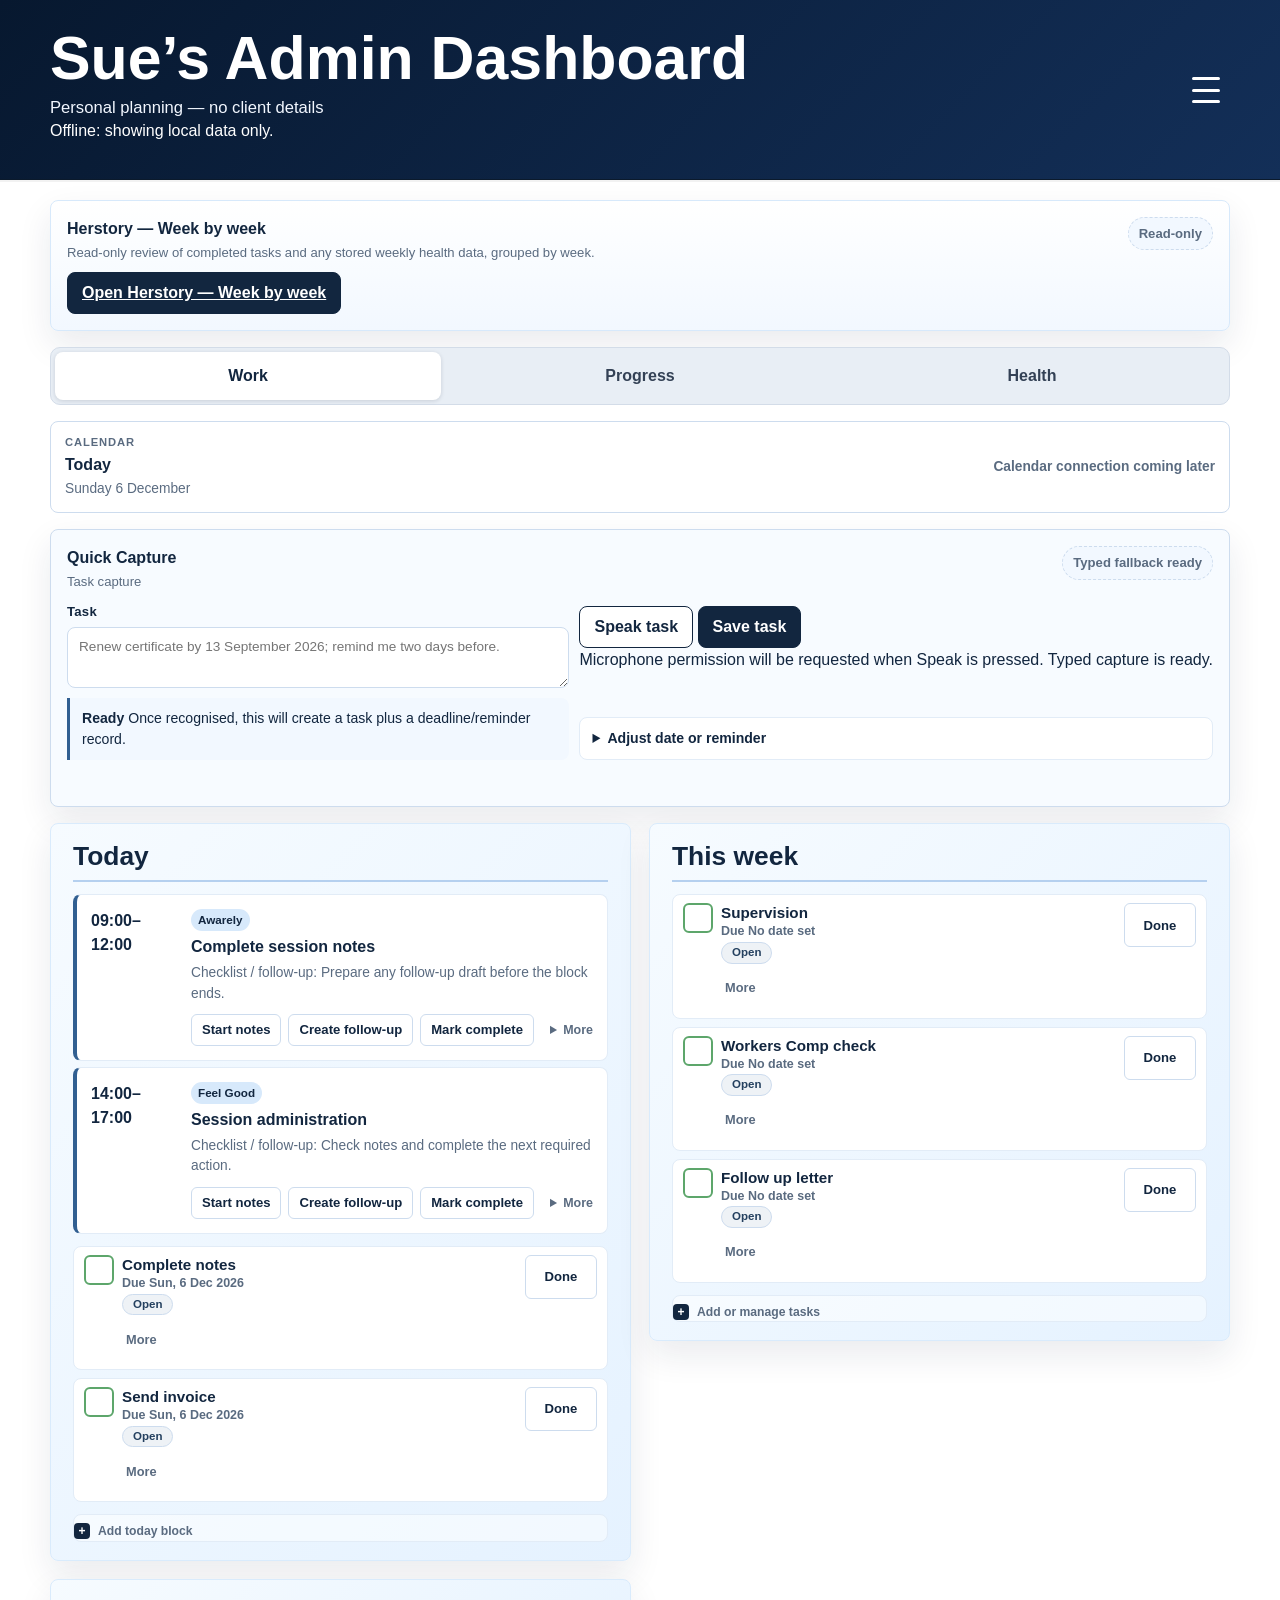
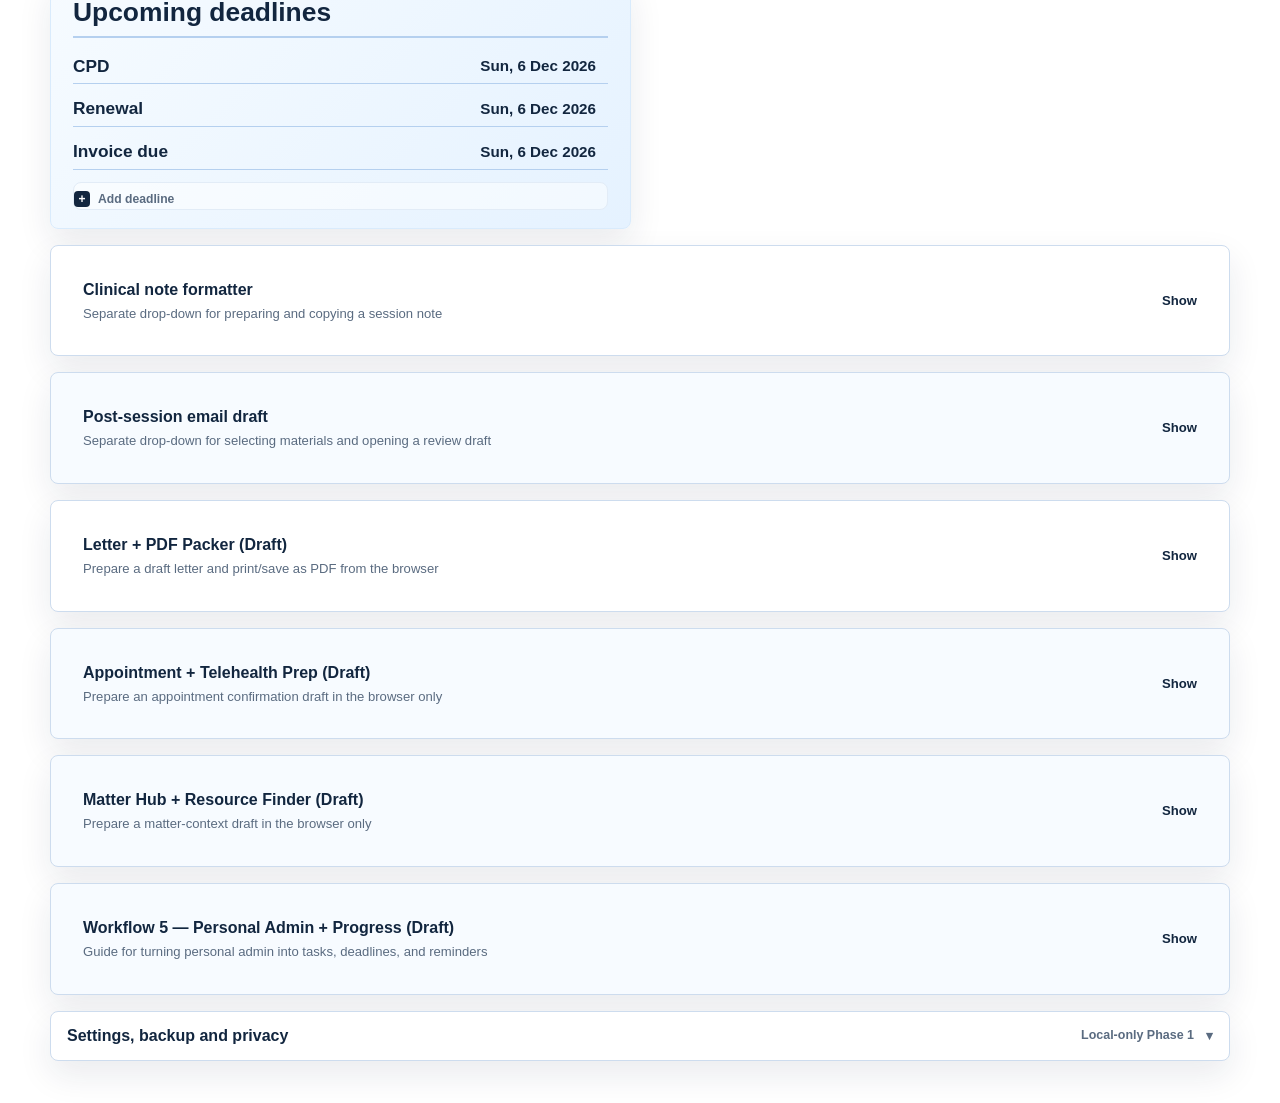
==== index.html @ 79a7b1bd "Rename weekly history to Herstory" ====
<!doctype html>
<html lang="en-AU">
  <head>
    <meta charset="utf-8">
    <meta name="viewport" content="width=device-width, initial-scale=1">
    <title>Sue’s Admin Dashboard</title>
    <link rel="stylesheet" href="styles.css">
  </head>
  <body>
    <header class="topbar" role="banner">
      <div class="topbar__inner">
        <div class="topbar__brand">
          <h1 class="topbar__title">Sue’s Admin Dashboard</h1>
          <p class="topbar__subtitle">Personal planning — no client details</p>
        </div>
        <details class="topbar-menu">
          <summary class="topbar-menu__button" aria-label="Open dashboard menu">
            <span></span>
            <span></span>
            <span></span>
          </summary>
          <div class="topbar-menu__panel">
            <div class="topbar-menu__date">
              <span>Today</span>
              <strong id="today-label">Today</strong>
            </div>
            <button class="button button--ghost" id="load-demo" type="button">Load demo</button>
            <button class="button button--danger" id="reset-empty" type="button">Empty reset</button>
            <a class="menu-link" href="#settings-panel">Settings and backup</a>
          </div>
        </details>
      </div>
    </header>

    <main class="shell" id="main">
      <section class="panel history-card" aria-labelledby="history-card-title">
        <div class="panel__header panel__header--split">
          <div>
            <h2 id="history-card-title" class="section-title">Herstory — Week by week</h2>
            <p class="section-hint">Read-only review of completed tasks and any stored weekly health data, grouped by week.</p>
          </div>
          <span class="save-state">Read-only</span>
        </div>
        <div class="actions">
          <a class="button" href="history.html" aria-label="Open Herstory — Week by week">Open Herstory — Week by week</a>
        </div>
      </section>

      <nav class="view-tabs" role="tablist" aria-label="Dashboard sections">
        <button class="view-tab" id="work-tab" type="button" role="tab" aria-selected="true" aria-controls="work-panel">Work</button>
        <button class="view-tab" id="progress-tab" type="button" role="tab" aria-selected="false" aria-controls="progress-panel" tabindex="-1">Progress</button>
        <button class="view-tab" id="health-tab" type="button" role="tab" aria-selected="false" aria-controls="health-panel" tabindex="-1">Health</button>
      </nav>

      <div class="sr-only" aria-live="polite">
        <span id="summary-open-tasks">0</span>
        <span id="summary-overdue">0</span>
        <span id="summary-upcoming">0</span>
      </div>

      <section id="work-panel" class="tab-panel" role="tabpanel" aria-labelledby="work-tab">
      <section class="calendar-placeholder" aria-labelledby="calendar-placeholder-title">
        <div>
          <span class="calendar-placeholder__eyebrow">Calendar</span>
          <h2 id="calendar-placeholder-title" class="calendar-placeholder__title">Today</h2>
          <p class="calendar-placeholder__date" id="calendar-placeholder-date">Loading today…</p>
        </div>
        <p class="calendar-placeholder__message">Calendar connection coming later</p>
      </section>

      <section class="panel quick-capture-panel" aria-labelledby="capture-title">
        <div class="panel__header panel__header--split">
          <div>
            <h2 id="capture-title" class="section-title">Quick Capture</h2>
            <p class="section-hint">Task capture</p>
          </div>
          <span class="save-state" id="capture-save-state">Typed fallback ready</span>
        </div>
        <form class="form form--capture" id="capture-form">
          <label class="field field--grow">
            <span class="field__label">Task</span>
            <textarea id="capture-text" rows="2" required placeholder="Renew certificate by 13 September 2026; remind me two days before."></textarea>
          </label>
          <div class="capture-tools">
            <button class="button button--ghost capture-speak-button" id="capture-speak" type="button">Speak task</button>
            <button class="button" type="submit">Save task</button>
            <p class="capture-status" id="capture-speech-status" role="status" aria-live="polite">Checking microphone support...</p>
          </div>
          <div class="capture-preview" id="capture-preview" aria-live="polite">
            <strong>Ready</strong>
            <span>Once recognised, this will create a task plus a deadline/reminder record.</span>
          </div>
          <details class="capture-adjustments">
            <summary>Adjust date or reminder</summary>
            <div class="form__row">
              <label class="field">
                <span class="field__label">Due date</span>
                <input id="capture-due" type="date" required>
              </label>
              <label class="field">
                <span class="field__label">Reminder lead time in days</span>
                <input id="capture-reminder-days" type="number" min="0" max="365" value="2" inputmode="numeric" required>
              </label>
            </div>
          </details>
          <p class="import-status import-status--info" id="capture-submit-status" role="status" aria-live="polite"></p>
        </form>
      </section>

      <div class="dashboard-grid" aria-label="Dashboard workspace">
        <section class="panel dashboard-card" aria-labelledby="today-title">
          <div class="panel__header">
            <h2 id="today-title" class="section-title">Today</h2>
          </div>
          <ul class="list list--timeline" id="busy-list"></ul>
          <ul class="list list--checks" id="today-task-list"></ul>
          <details class="add-drawer">
            <summary class="add-drawer__summary">Add today block</summary>
            <form class="form" id="busy-form">
              <div class="form__row">
                <label class="field">
                  <span class="field__label">Start</span>
                  <input id="busy-start" type="time" required>
                </label>
                <label class="field">
                  <span class="field__label">End</span>
                  <input id="busy-end" type="time" required>
                </label>
              </div>
              <div class="form__row">
                <label class="field">
                  <span class="field__label">Practice</span>
                  <select id="busy-practice">
                    <option value="Awarely">Awarely</option>
                    <option value="Feel Good">Feel Good</option>
                    <option value="General admin">General admin</option>
                  </select>
                </label>
                <label class="field">
                  <span class="field__label">Purpose / next action</span>
                  <input id="busy-purpose" type="text" maxlength="80" placeholder="Complete notes, prepare follow-up, admin" required>
                </label>
              </div>
              <label class="field">
                <span class="field__label">Optional checklist / follow-up</span>
                <textarea id="busy-next-step" rows="3" maxlength="240" placeholder="Example: send reviewed follow-up email&#10;Check note is complete"></textarea>
              </label>
              <button class="button" type="submit">Add block</button>
            </form>
          </details>
        </section>

        <section class="panel dashboard-card" aria-labelledby="week-title">
          <div class="panel__header">
            <h2 id="week-title" class="section-title">This week</h2>
          </div>
          <ul class="list list--checks" id="task-list"></ul>
          <details class="add-drawer">
            <summary class="add-drawer__summary">Add or manage tasks</summary>
            <form class="form" id="task-form">
              <label class="field">
                <span class="field__label">Task</span>
                <input id="task-title" type="text" maxlength="120" placeholder="General admin action" required>
              </label>
              <div class="form__row">
                <label class="field">
                  <span class="field__label">Due</span>
                  <input id="task-due" type="date">
                </label>
                <label class="field">
                  <span class="field__label">Status</span>
                  <select id="task-status">
                    <option value="Open">Open</option>
                    <option value="Waiting">Waiting</option>
                    <option value="Done">Done</option>
                  </select>
                </label>
              </div>
              <button class="button" type="submit">Add task</button>
            </form>
          </details>
        </section>

        <section class="panel dashboard-card" aria-labelledby="deadlines-title">
          <div class="panel__header">
            <h2 id="deadlines-title" class="section-title">Upcoming deadlines</h2>
          </div>
          <ul class="list list--deadlines" id="deadline-list"></ul>
          <details class="add-drawer">
            <summary class="add-drawer__summary">Add deadline</summary>
            <form class="form" id="deadline-form">
              <label class="field">
                <span class="field__label">Deadline label</span>
                <input id="deadline-title" type="text" maxlength="120" placeholder="Renewal, lodgement, payment, review" required>
              </label>
              <div class="form__row">
                <label class="field">
                  <span class="field__label">Date</span>
                  <input id="deadline-date" type="date" required>
                </label>
                <label class="field">
                  <span class="field__label">Lead time</span>
                  <input id="deadline-lead" type="number" min="0" max="365" value="7" required>
                </label>
              </div>
              <button class="button" type="submit">Add deadline</button>
            </form>
          </details>
        </section>

      </div>

      <details class="panel collapsible-panel clinical-note" id="clinical-note-panel" aria-labelledby="clinical-note-title">
        <summary class="collapsible-panel__summary">
          <span><strong id="clinical-note-title">Clinical note formatter</strong><small>Separate drop-down for preparing and copying a session note</small></span>
          <span class="collapsible-panel__state" aria-hidden="true"></span>
        </summary>
        <div class="collapsible-panel__body">
        <div class="panel__header panel__header--split">
          <div>
            <p class="section-hint">Prepare a temporary, generic note draft before manually entering it into the practice system.</p>
          </div>
          <span class="save-state">DOM-only</span>
        </div>

        <div class="notice-panel notice-panel--clinical" role="note" aria-labelledby="clinical-note-privacy-title">
          <div class="notice-panel__summary">
            <span class="notice-panel__badge" aria-hidden="true">i</span>
            <h3 id="clinical-note-privacy-title" class="notice-panel__title">Temporary preparation only</h3>
          </div>
          <div class="notice-panel__body">
            <p>Input is held only in this page while it is open. It is never saved to localStorage, sent, exported, imported, logged, or written into Feelgood or Awarely.</p>
            <p>Do not include names, dates of birth, contact details, addresses, identifiers, credentials, or other client-identifying information.</p>
          </div>
        </div>

        <form class="form clinical-note__form" id="clinical-note-form">
          <div class="form__row">
            <label class="field">
              <span class="field__label">Practice</span>
              <select id="clinical-practice" required>
                <option value="Feelgood">Feelgood</option>
                <option value="Awarely">Awarely</option>
              </select>
            </label>
            <label class="field">
              <span class="field__label">Note layout</span>
              <select id="clinical-layout" required>
                <option value="progress">Structured progress note</option>
                <option value="contact">Brief contact note</option>
                <option value="follow-up">Follow-up and actions note</option>
              </select>
            </label>
          </div>

          <fieldset class="clinical-note__details">
            <legend>Optional non-identifying session details</legend>
            <div class="form__row form__row--three">
              <label class="field">
                <span class="field__label">Session type</span>
                <input id="clinical-session-type" type="text" maxlength="80" placeholder="Review, intake, check-in">
              </label>
              <label class="field">
                <span class="field__label">Modality</span>
                <input id="clinical-modality" type="text" maxlength="80" placeholder="Phone, video, in person">
              </label>
              <label class="field">
                <span class="field__label">Duration</span>
                <input id="clinical-duration" type="text" maxlength="40" placeholder="Duration only">
              </label>
            </div>
          </fieldset>

          <label class="field">
            <span class="field__label">Paste/source raw notes</span>
            <textarea id="clinical-raw-notes" rows="8" placeholder="Paste de-identified working notes here. Do not include client-identifying details."></textarea>
          </label>

          <label class="field">
            <span class="field__label">Editable generated preview</span>
            <textarea id="clinical-preview" rows="12" placeholder="The formatted note will appear here for review and editing."></textarea>
          </label>

          <div class="actions clinical-note__actions">
            <button class="button" id="copy-clinical-note" type="button">Copy formatted note</button>
            <button class="button button--ghost" id="clear-clinical-note" type="button">Clear all</button>
          </div>
          <p class="import-status import-status--info" id="clinical-note-status" role="status" aria-live="polite"></p>
        </form>
        </div>
      </details>

      <details class="panel collapsible-panel email-draft" id="email-draft-panel" aria-labelledby="email-draft-title">
        <summary class="collapsible-panel__summary">
          <span><strong id="email-draft-title">Post-session email draft</strong><small>Separate drop-down for selecting materials and opening a review draft</small></span>
          <span class="collapsible-panel__state" aria-hidden="true"></span>
        </summary>
        <div class="collapsible-panel__body">
        <div class="panel__header panel__header--split">
          <div>
            <p class="section-hint">Create an editable browser-only test draft. It is not saved, sent or written to the Sheet.</p>
          </div>
          <span class="save-state">DOM-only</span>
        </div>

        <div class="notice-panel notice-panel--clinical" role="note">
          <div class="notice-panel__summary">
            <span class="notice-panel__badge" aria-hidden="true">i</span>
            <h3 class="notice-panel__title">Manual review only</h3>
          </div>
          <div class="notice-panel__body">
            <p>Draft content lives only in this page until refresh. The Gmail button opens a compose window for manual review only; it does not address, save, attach or send.</p>
          </div>
        </div>

        <form class="form email-draft__form" id="email-draft-form">
          <div class="form__row">
            <label class="field">
              <span class="field__label">Purpose</span>
              <select id="email-purpose">
                <option value="Follow-up">Follow-up</option>
                <option value="Appointment summary">Appointment summary</option>
                <option value="Resources">Resources</option>
                <option value="Homework/action plan">Homework/action plan</option>
              </select>
            </label>
            <label class="field">
              <span class="field__label">Optional test recipient label</span>
              <input id="email-test-recipient" type="text" maxlength="80" autocomplete="off" placeholder="Testing label only">
            </label>
          </div>
          <div class="field">
            <span class="field__label" id="materials-source-label">Temporary dummy materials</span>
            <div class="materials-box" id="materials-checklist"></div>
            <div class="inline-add" id="dummy-material-add-row">
              <input id="new-material-input" type="text" maxlength="120" autocomplete="off" placeholder="Add dummy material label">
              <button class="button button--ghost" id="add-material" type="button">Add item</button>
            </div>
          </div>
          <label class="field">
            <span class="field__label">Editable email draft</span>
            <textarea id="email-draft-output" rows="12" placeholder="Generated test email appears here. It is never sent and clears on refresh."></textarea>
          </label>
          <div class="actions">
            <button class="button" id="generate-email-draft" type="button">Generate draft</button>
            <button class="button button--ghost" id="copy-email-draft" type="button">Copy draft</button>
            <button class="button button--ghost" id="open-gmail-draft" type="button">Open Gmail draft</button>
            <button class="button button--danger" id="clear-email-draft" type="button">Clear draft</button>
          </div>
          <p class="import-status import-status--info" id="email-draft-status" role="status" aria-live="polite"></p>
        </form>
        </div>
      </details>

      <details class="panel collapsible-panel letter-packer" id="letter-packer-panel" aria-labelledby="letter-packer-title">
        <summary class="collapsible-panel__summary">
          <span><strong id="letter-packer-title">Letter + PDF Packer (Draft)</strong><small>Prepare a draft letter and print/save as PDF from the browser</small></span>
          <span class="collapsible-panel__state" aria-hidden="true"></span>
        </summary>
        <div class="collapsible-panel__body">
          <div class="panel__header panel__header--split">
            <div>
              <p class="section-hint">Draft-only workspace. Nothing is saved, sent, uploaded, or written back to the Sheet.</p>
            </div>
            <span class="save-state">DOM-only</span>
          </div>

          <div class="notice-panel notice-panel--clinical" role="note" aria-labelledby="letter-packer-privacy-title">
            <div class="notice-panel__summary">
              <span class="notice-panel__badge" aria-hidden="true">i</span>
              <h3 id="letter-packer-privacy-title" class="notice-panel__title">Draft workspace only</h3>
            </div>
            <div class="notice-panel__body">
              <p>Fields on this form are held only in this page while it is open. They are never written to the Sheet, localStorage, email, uploads or any practice system. Refreshing the page clears everything.</p>
              <p><strong>Placeholder templates only.</strong> Final approved letter templates, letterhead/headers, sign-off blocks and document naming rules are still required before any letter is sent to a client.</p>
            </div>
          </div>

          <form class="form letter-packer__form" id="letter-packer-form">
            <div class="form__row">
              <label class="field">
                <span class="field__label">Recipient / client name</span>
                <input id="letter-recipient" type="text" maxlength="120" autocomplete="off" placeholder="Recipient name (draft only)">
              </label>
              <label class="field">
                <span class="field__label">Matter / reference</span>
                <input id="letter-matter" type="text" maxlength="120" autocomplete="off" placeholder="Matter or reference (draft only)">
              </label>
            </div>
            <label class="field">
              <span class="field__label">Letter purpose</span>
              <input id="letter-purpose" type="text" maxlength="160" autocomplete="off" placeholder="Purpose or subject of the letter (draft only)">
            </label>
            <label class="field">
              <span class="field__label">Template (placeholder / draft only)</span>
              <select id="letter-template">
                <option value="general">Placeholder — General correspondence (draft only)</option>
                <option value="followup">Placeholder — Follow-up letter (draft only)</option>
                <option value="request">Placeholder — Information request (draft only)</option>
                <option value="acknowledgement">Placeholder — Acknowledgement (draft only)</option>
              </select>
              <small class="field__hint">These are placeholder wordings. Approved templates are not yet configured.</small>
            </label>
            <div class="field">
              <span class="field__label" id="letter-materials-label">Supporting materials</span>
              <div class="materials-box" id="letter-materials-checklist"></div>
              <small class="field__hint">Shared with the post-session email draft picker. No files are attached or uploaded.</small>
            </div>
            <label class="field">
              <span class="field__label">Editable generated letter draft</span>
              <textarea id="letter-preview" rows="16" placeholder="Draft letter appears here. Edit freely before printing."></textarea>
            </label>
            <div class="actions letter-packer__actions">
              <button class="button" id="generate-letter-draft" type="button">Generate draft</button>
              <button class="button button--ghost" id="download-letter-draft" type="button">Download text package</button>
              <button class="button" id="print-letter-draft" type="button">Print / Save as PDF</button>
              <button class="button button--danger" id="clear-letter-draft" type="button">Clear draft</button>
            </div>
            <p class="import-status import-status--info" id="letter-packer-status" role="status" aria-live="polite"></p>
          </form>
        </div>
      </details>

      <details class="panel collapsible-panel workflow3-panel" id="workflow3-panel" aria-labelledby="workflow3-title">
        <summary class="collapsible-panel__summary">
          <span><strong id="workflow3-title">Appointment + Telehealth Prep (Draft)</strong><small>Prepare an appointment confirmation draft in the browser only</small></span>
          <span class="collapsible-panel__state" aria-hidden="true"></span>
        </summary>
        <div class="collapsible-panel__body">
          <div class="panel__header panel__header--split">
            <div>
              <p class="section-hint">Draft-only preparation. No appointment is added to a calendar, no meeting link is created, and no message is sent.</p>
            </div>
            <span class="save-state">DOM-only</span>
          </div>

          <div class="notice-panel notice-panel--clinical" role="note" aria-labelledby="workflow3-privacy-title">
            <div class="notice-panel__summary">
              <span class="notice-panel__badge" aria-hidden="true">i</span>
              <h3 id="workflow3-privacy-title" class="notice-panel__title">Placeholder preparation only</h3>
            </div>
            <div class="notice-panel__body">
              <p>Fields on this form are held only in this page while it is open. Nothing is written to the Sheet, localStorage, calendar, telehealth platform, email, SMS or any external integration. Refreshing the page clears everything.</p>
              <p><strong>No calendar event is created. No meeting link is generated. No confirmation message is sent.</strong> The generated preview is a draft you can copy into approved tools manually.</p>
              <p>Do not enter clinical or patient content. Client-identifying details must not be written to the Sheet from this tool.</p>
            </div>
          </div>

          <form class="form workflow3__form" id="workflow3-form">
            <div class="form__row">
              <label class="field">
                <span class="field__label">Appointment type (placeholder)</span>
                <select id="wf3-type">
                  <option value="Placeholder — Initial consultation (draft only)">Placeholder — Initial consultation (draft only)</option>
                  <option value="Placeholder — Follow-up review (draft only)">Placeholder — Follow-up review (draft only)</option>
                  <option value="Placeholder — Telehealth check-in (draft only)">Placeholder — Telehealth check-in (draft only)</option>
                  <option value="Placeholder — Brief phone contact (draft only)">Placeholder — Brief phone contact (draft only)</option>
                </select>
                <small class="field__hint">Approved appointment types have not yet been supplied.</small>
              </label>
              <label class="field">
                <span class="field__label">Client / recipient display name (draft only)</span>
                <input id="wf3-recipient" type="text" maxlength="120" autocomplete="off" placeholder="Display name for the draft (not saved)">
              </label>
            </div>
            <div class="form__row form__row--three">
              <label class="field">
                <span class="field__label">Appointment date</span>
                <input id="wf3-date" type="date" autocomplete="off">
              </label>
              <label class="field">
                <span class="field__label">Appointment time</span>
                <input id="wf3-time" type="time" autocomplete="off">
              </label>
              <label class="field">
                <span class="field__label">Duration</span>
                <input id="wf3-duration" type="text" maxlength="40" autocomplete="off" placeholder="e.g. 45 minutes">
              </label>
            </div>
            <label class="field">
              <span class="field__label">Meeting / link (manual paste only)</span>
              <input id="wf3-link" type="text" maxlength="300" autocomplete="off" placeholder="Paste an approved meeting link. This tool never generates one.">
              <small class="field__hint">Optional. No telehealth link is generated by this page.</small>
            </label>

            <div class="field">
              <span class="field__label" id="wf3-checklist-label">Preparation checklist (editable)</span>
              <div class="materials-box" id="wf3-checklist" role="list" aria-labelledby="wf3-checklist-label"></div>
              <div class="inline-add">
                <input id="wf3-new-check" type="text" maxlength="140" autocomplete="off" placeholder="Add checklist item">
                <button class="button button--ghost" id="wf3-add-check" type="button">Add item</button>
              </div>
            </div>

            <label class="field">
              <span class="field__label">Editable confirmation-message preview</span>
              <textarea id="wf3-preview" rows="12" placeholder="A draft confirmation message will appear here. Edit freely, then copy manually into an approved channel."></textarea>
            </label>

            <div class="actions">
              <button class="button" id="wf3-generate" type="button">Generate draft preview</button>
              <button class="button button--ghost" id="wf3-copy" type="button">Copy draft</button>
              <button class="button button--danger" id="wf3-clear" type="button">Clear draft</button>
            </div>
            <p class="import-status import-status--info" id="wf3-status" role="status" aria-live="polite"></p>

            <div class="notice-panel notice-panel--clinical workflow3__pending" role="note" aria-labelledby="workflow3-pending-title">
              <div class="notice-panel__summary">
                <span class="notice-panel__badge" aria-hidden="true">i</span>
                <h3 id="workflow3-pending-title" class="notice-panel__title">Pending inputs before this can leave draft</h3>
              </div>
              <div class="notice-panel__body">
                <ul>
                  <li>Approved appointment types</li>
                  <li>Confirmation message templates</li>
                  <li>Meeting-link process (who generates, from which platform)</li>
                  <li>Cancellation and rescheduling wording</li>
                  <li>Availability rules (hours, buffers, telehealth vs in person)</li>
                  <li>Any mandatory pre-session documents</li>
                </ul>
              </div>
            </div>
          </form>
        </div>
      </details>

      <details class="panel collapsible-panel workflow4-panel" id="workflow4-panel" aria-labelledby="workflow4-title">
        <summary class="collapsible-panel__summary">
          <span><strong id="workflow4-title">Matter Hub + Resource Finder (Draft)</strong><small>Prepare a matter-context draft in the browser only</small></span>
          <span class="collapsible-panel__state" aria-hidden="true"></span>
        </summary>
        <div class="collapsible-panel__body">
          <div class="panel__header panel__header--split">
            <div>
              <p class="section-hint">Page-memory-only preparation. No practice-system login, no client/matter details are written to the Sheet, localStorage, email, files, or calendar.</p>
            </div>
            <span class="save-state">DOM-only</span>
          </div>

          <div class="notice-panel notice-panel--clinical" role="note" aria-labelledby="workflow4-privacy-title">
            <div class="notice-panel__summary">
              <span class="notice-panel__badge" aria-hidden="true">i</span>
              <h3 id="workflow4-privacy-title" class="notice-panel__title">Draft-only matter hub</h3>
            </div>
            <div class="notice-panel__body">
              <p>Fields on this form are held only in this page while it is open. Nothing is written to the Sheet, localStorage, email, files, or calendar. Refreshing the page clears everything.</p>
              <p><strong>No practice system is linked.</strong> The buttons below cannot open a practice record, matter email, matter files, or an appointment — approved system URLs and integration are still required.</p>
            </div>
          </div>

          <form class="form workflow4__form" id="workflow4-form">
            <div class="form__row">
              <label class="field">
                <span class="field__label">Matter / reference display (draft only)</span>
                <input id="wf4-matter" type="text" maxlength="120" autocomplete="off" placeholder="Display label for this draft (not saved)">
              </label>
              <label class="field">
                <span class="field__label">Short context note (draft only)</span>
                <input id="wf4-context" type="text" maxlength="160" autocomplete="off" placeholder="One-line context for the draft (not saved)">
              </label>
            </div>

            <div class="field">
              <span class="field__label" id="wf4-checklist-label">Next-step checklist (editable)</span>
              <div class="materials-box" id="wf4-checklist" role="list" aria-labelledby="wf4-checklist-label"></div>
              <div class="inline-add">
                <label class="sr-only" for="wf4-new-check">Add next-step item</label>
                <input id="wf4-new-check" type="text" maxlength="140" autocomplete="off" placeholder="Add next-step item">
                <button class="button button--ghost" id="wf4-add-check" type="button">Add step</button>
              </div>
            </div>

            <div class="field">
              <span class="field__label" id="wf4-finder-label">Resource finder</span>
              <small class="field__hint" id="wf4-finder-hint">Filters only the approved-material metadata already loaded for the dashboard.</small>
              <label class="sr-only" for="wf4-search">Search approved materials</label>
              <input id="wf4-search" type="search" maxlength="120" autocomplete="off" placeholder="Search approved materials by name or reference">
              <div class="materials-box" id="wf4-results" role="list" aria-labelledby="wf4-finder-label"></div>
            </div>

            <div class="field">
              <span class="field__label" id="wf4-selected-label">Selected resources</span>
              <ul class="list" id="wf4-selected" aria-labelledby="wf4-selected-label"></ul>
            </div>

            <label class="field">
              <span class="field__label">Copyable draft summary</span>
              <textarea id="wf4-summary" rows="10" placeholder="A draft matter-hub summary will appear here. Edit freely, then copy manually into an approved tool."></textarea>
            </label>

            <div class="actions">
              <button class="button" id="wf4-generate" type="button">Generate draft summary</button>
              <button class="button button--ghost" id="wf4-copy" type="button">Copy draft summary</button>
              <button class="button button--danger" id="wf4-clear" type="button">Clear form</button>
            </div>
            <p class="import-status import-status--info" id="wf4-status" role="status" aria-live="polite"></p>

            <fieldset class="workflow4__placeholders">
              <legend>Practice-system links (placeholders — disabled)</legend>
              <div class="actions">
                <button class="button button--ghost" id="wf4-open-record" type="button" disabled aria-disabled="true" title="Disabled — needs approved practice-system URL and integration">Open practice record</button>
                <button class="button button--ghost" id="wf4-open-email" type="button" disabled aria-disabled="true" title="Disabled — needs approved matter-email URL and integration">Open matter email</button>
                <button class="button button--ghost" id="wf4-open-files" type="button" disabled aria-disabled="true" title="Disabled — needs approved matter-files URL and integration">Open matter files</button>
                <button class="button button--ghost" id="wf4-open-appointment" type="button" disabled aria-disabled="true" title="Disabled — needs approved appointment URL and integration">Open appointment</button>
              </div>
              <small class="field__hint">These buttons are disabled. They will remain disabled until approved practice-system URLs and integration details are supplied. This page does not log in to any system, open files, create calendar events, or send messages.</small>
            </fieldset>

            <div class="notice-panel notice-panel--clinical workflow4__pending" role="note" aria-labelledby="workflow4-pending-title">
              <div class="notice-panel__summary">
                <span class="notice-panel__badge" aria-hidden="true">i</span>
                <h3 id="workflow4-pending-title" class="notice-panel__title">Pending information before this can leave draft</h3>
              </div>
              <div class="notice-panel__body">
                <ul>
                  <li>Approved practice-system URL patterns (record, email, files, appointment)</li>
                  <li>Approved authentication/integration method</li>
                  <li>Approved matter-identifier format and where it may be written</li>
                  <li>Approved resource metadata source (currently uses the same approved-material list as the other workflows)</li>
                  <li>Confirmation of what may leave the browser (currently nothing does)</li>
                </ul>
              </div>
            </div>
          </form>
        </div>
      </details>

      <details class="panel collapsible-panel workflow5-panel" id="workflow5-panel" aria-labelledby="workflow5-title">
        <summary class="collapsible-panel__summary">
          <span><strong id="workflow5-title">Workflow 5 — Personal Admin + Progress (Draft)</strong><small>Guide for turning personal admin into tasks, deadlines, and reminders</small></span>
          <span class="collapsible-panel__state" aria-hidden="true"></span>
        </summary>
        <div class="collapsible-panel__body">
          <div class="panel__header panel__header--split">
            <div>
              <p class="section-hint">Browser-only guide. This section does not save anything. It shows what to type into Quick Capture and where to track progress in the sections you already use.</p>
            </div>
            <span class="save-state">DOM-only</span>
          </div>

          <div class="notice-panel notice-panel--clinical" role="note" aria-labelledby="workflow5-privacy-title">
            <div class="notice-panel__summary">
              <span class="notice-panel__badge" aria-hidden="true">i</span>
              <h3 id="workflow5-privacy-title" class="notice-panel__title">Guide only — no data is written</h3>
            </div>
            <div class="notice-panel__body">
              <p>This workflow is a preparation guide. It never writes, edits, or removes tasks, deadlines, reminders, or health data. It does not touch the Google Sheet. Use the shortcut buttons to jump to Quick Capture, Health, or Progress and act there.</p>
              <p>Category templates are placeholder wording only. Confirm dates, fees, and requirements against the responsible body (e.g. Law Society) before acting.</p>
            </div>
          </div>

          <fieldset class="workflow5__categories" aria-labelledby="workflow5-category-label">
            <legend id="workflow5-category-label">Choose a personal admin category</legend>
            <div class="workflow5__chips" id="wf5-category-chips" role="radiogroup" aria-label="Personal admin categories"></div>
          </fieldset>

          <div class="workflow5__explainer">
            <h3 class="workflow5__subtitle">Task vs deadline vs reminder</h3>
            <dl class="workflow5__glossary">
              <div>
                <dt>Task</dt>
                <dd>An action you must complete (e.g. "Submit CPD activity log"). Lands in <strong>This week</strong> once saved via Quick Capture.</dd>
              </div>
              <div>
                <dt>Deadline</dt>
                <dd>The hard date the task is due by (e.g. "Practising certificate expires 30 June 2026"). Shows in <strong>Upcoming deadlines</strong>.</dd>
              </div>
              <div>
                <dt>Reminder</dt>
                <dd>A lead-time nudge before the deadline (e.g. "Remind me two days before"). Attaches to the task Quick Capture creates.</dd>
              </div>
            </dl>
          </div>

          <div class="workflow5__capture">
            <div class="workflow5__capture-head">
              <h3 class="workflow5__subtitle">What to say in Quick Capture</h3>
              <span class="workflow5__pill" id="wf5-active-label">Choose a category</span>
            </div>
            <p class="workflow5__hint">Paste or dictate this phrase into Quick Capture. It combines the task, the deadline, and a reminder in one sentence.</p>
            <textarea class="workflow5__phrase" id="wf5-phrase" rows="3" readonly aria-label="Suggested Quick Capture phrase"></textarea>
            <div class="actions workflow5__actions">
              <button class="button" id="wf5-copy-phrase" type="button">Copy phrase</button>
              <button class="button button--ghost" id="wf5-focus-capture" type="button">Open Quick Capture</button>
            </div>
            <p class="import-status import-status--info" id="wf5-status" role="status" aria-live="polite"></p>
          </div>

          <div class="workflow5__checklist-wrap">
            <h3 class="workflow5__subtitle">Checklist — include these details</h3>
            <ul class="workflow5__checklist" id="wf5-checklist" aria-label="Checklist for this category"></ul>
          </div>

          <div class="workflow5__shortcuts" aria-labelledby="wf5-shortcuts-label">
            <h3 class="workflow5__subtitle" id="wf5-shortcuts-label">Where to track it</h3>
            <p class="workflow5__hint">Shortcuts scroll or switch to sections that already exist in this dashboard. No new tracking system is created here.</p>
            <div class="actions workflow5__shortcut-buttons">
              <button class="button" id="wf5-go-capture" type="button">Go to Quick Capture</button>
              <button class="button button--ghost" id="wf5-go-week" type="button">Jump to This week</button>
              <button class="button button--ghost" id="wf5-go-deadlines" type="button">Jump to Upcoming deadlines</button>
              <button class="button button--ghost" id="wf5-go-progress" type="button">Open Progress / Kanban</button>
              <button class="button button--ghost" id="wf5-go-health" type="button">Open Health</button>
            </div>
          </div>

          <div class="notice-panel notice-panel--clinical workflow5__pending" role="note" aria-labelledby="workflow5-pending-title">
            <div class="notice-panel__summary">
              <span class="notice-panel__badge" aria-hidden="true">i</span>
              <h3 id="workflow5-pending-title" class="notice-panel__title">Pending inputs before this can leave draft</h3>
            </div>
            <div class="notice-panel__body">
              <ul>
                <li>Approved CPD categories and the current CPD year end date</li>
                <li>Practising certificate renewal window and fee schedule</li>
                <li>Approved registration bodies and cycle</li>
                <li>Preferred lead times for each category</li>
                <li>Confirmation of whether Xena may auto-draft reminders for these categories</li>
              </ul>
            </div>
          </div>
        </div>
      </details>
      </section>

      <section id="progress-panel" class="tab-panel" role="tabpanel" aria-labelledby="progress-tab" hidden>
        <section class="panel progress-panel" aria-labelledby="progress-title">
          <div class="panel__header">
            <h2 id="progress-title" class="section-title">Work progress</h2>
            <p class="section-hint">A running record of completed work. Active tasks stay in Work.</p>
          </div>
          <div class="progress-stats" aria-label="This week’s work summary">
            <div><span>Completed this week</span><strong id="progress-completed">0</strong></div>
            <div><span>Still open</span><strong id="progress-open">0</strong></div>
            <div><span>Reminders due</span><strong id="progress-reminders">0</strong></div>
          </div>
          <h3 class="progress-subtitle">Kanban board</h3>
          <div class="progress-kanban" id="progress-kanban" role="list" aria-label="Task progress board">
            <section class="kanban-col kanban-col--todo" role="listitem" aria-labelledby="kanban-todo-label">
              <header class="kanban-col__header">
                <h4 id="kanban-todo-label" class="kanban-col__title">To do <span class="kanban-col__count" id="kanban-todo-count">0</span></h4>
              </header>
              <ul class="kanban-col__list" id="kanban-todo-list"></ul>
            </section>
            <section class="kanban-col kanban-col--inprogress" role="listitem" aria-labelledby="kanban-inprogress-label">
              <header class="kanban-col__header">
                <h4 id="kanban-inprogress-label" class="kanban-col__title">In progress <span class="kanban-col__count" id="kanban-inprogress-count">0</span></h4>
              </header>
              <ul class="kanban-col__list" id="kanban-inprogress-list"></ul>
            </section>
            <section class="kanban-col kanban-col--done" role="listitem" aria-labelledby="kanban-done-label">
              <header class="kanban-col__header">
                <h4 id="kanban-done-label" class="kanban-col__title">Done this week <span class="kanban-col__count" id="kanban-done-count">0</span></h4>
              </header>
              <ul class="kanban-col__list" id="kanban-done-list"></ul>
            </section>
          </div>
          <h3 class="progress-subtitle">Recently completed</h3>
          <ul class="list progress-history" id="progress-history"></ul>
        </section>
      </section>

      <section id="health-panel" class="tab-panel" role="tabpanel" aria-labelledby="health-tab" hidden>
      <section class="panel personal-health" aria-labelledby="personal-health-title">
        <div class="panel__header panel__header--split">
          <div>
            <h2 id="personal-health-title" class="section-title">Health</h2>
            <p class="section-hint">Private wellbeing tracker for this browser. Separate from work and clinical data.</p>
          </div>
          <span class="save-state" id="health-week-label">This week</span>
        </div>

        <div class="notice-panel notice-panel--clinical" role="note" aria-labelledby="personal-health-privacy-title">
          <div class="notice-panel__summary">
            <span class="notice-panel__badge" aria-hidden="true">i</span>
            <h3 id="personal-health-privacy-title" class="notice-panel__title">Private and local only</h3>
          </div>
          <div class="notice-panel__body">
            <p>Habit completions are stored only in this browser under a dedicated key. They are never included in dashboard export or import, Information for Xena, the clinical note formatter, or any network request.</p>
            <p>Do not enter symptoms, diagnoses, medications or any real health information here. This is a simple habit checklist only.</p>
          </div>
        </div>

        <div class="personal-health__section">
          <div class="personal-health__row">
            <strong class="personal-health__label">Daily activity — 35 minutes</strong>
            <span class="personal-health__meta" id="health-activity-summary">0 of 7 days</span>
          </div>
          <ol class="personal-health__days" id="health-days" aria-label="Daily activity for this week"></ol>
        </div>

        <div class="personal-health__section">
          <div class="personal-health__row">
            <strong class="personal-health__label">Strength — 2 sessions this week</strong>
            <span class="personal-health__meta" id="health-strength-summary">0 of 2</span>
          </div>
          <div class="personal-health__counter">
            <button class="mini-button" type="button" id="health-strength-undo" aria-label="Undo strength session">−</button>
            <div class="personal-health__pips" id="health-strength-pips" aria-hidden="true"></div>
            <button class="mini-button" type="button" id="health-strength-add" aria-label="Mark strength session">+</button>
          </div>
        </div>

        <div class="personal-health__section">
          <div class="personal-health__row">
            <strong class="personal-health__label">Yoga or Pilates — 2 sessions this week</strong>
            <span class="personal-health__meta" id="health-yoga-summary">0 of 2</span>
          </div>
          <div class="personal-health__counter">
            <button class="mini-button" type="button" id="health-yoga-undo" aria-label="Undo yoga or Pilates session">−</button>
            <div class="personal-health__pips" id="health-yoga-pips" aria-hidden="true"></div>
            <button class="mini-button" type="button" id="health-yoga-add" aria-label="Mark yoga or Pilates session">+</button>
          </div>
        </div>

        <div class="actions">
          <button class="button button--danger" type="button" id="health-reset-week">Reset this week</button>
        </div>
        <p class="import-status import-status--info" id="health-status" role="status" aria-live="polite"></p>
      </section>
      </section>

      <details class="settings-footer" id="settings-panel">
        <summary class="settings-footer__summary">
          <span class="settings-footer__label">Settings, backup and privacy</span>
          <span class="settings-footer__state">Local-only Phase 1</span>
        </summary>
        <div class="secondary">
          <section class="panel panel--xena" aria-labelledby="xena-title">
            <div class="panel__header panel__header--split">
              <div>
                <h2 id="xena-title" class="section-title">Information for Xena</h2>
                <p class="section-hint">Save Sue's preferences locally, then export a file for Telegram.</p>
              </div>
              <span class="save-state" id="xena-save-state">Not saved this session</span>
            </div>
            <details class="add-drawer add-drawer--wide">
              <summary class="add-drawer__summary">Edit information and export</summary>
              <form class="form xena-form" id="xena-form">
                <label class="field">
                  <span class="field__label">Preferred schedule</span>
                  <textarea id="xena-schedule" rows="4" placeholder="Preferred work blocks, quiet times, check-in windows, day structure"></textarea>
                </label>
                <label class="field">
                  <span class="field__label">Inbox labels and purposes</span>
                  <textarea id="xena-inbox-labels" rows="4" placeholder="Use labels or categories only. Do not include email addresses."></textarea>
                </label>
                <label class="field">
                  <span class="field__label">Recurring deadlines and reminder lead times</span>
                  <textarea id="xena-recurring-deadlines" rows="4" placeholder="Example: monthly admin review - remind 5 days before"></textarea>
                </label>
                <label class="field">
                  <span class="field__label">Approvals status</span>
                  <textarea id="xena-approvals" rows="4" placeholder="What Xena may draft, what needs Sue's approval, and what is not approved"></textarea>
                </label>
                <label class="field">
                  <span class="field__label">Dashboard preferences</span>
                  <textarea id="xena-dashboard-preferences" rows="4" placeholder="Preferred sections, labels, ordering, colours, reminders or default views"></textarea>
                </label>
                <div class="actions">
                  <button class="button" type="submit">Save locally</button>
                  <button class="button button--ghost" id="export-json" type="button">Export JSON backup</button>
                  <button class="button button--ghost" id="export-text" type="button">Export text</button>
                  <button class="button button--ghost" id="import-json" type="button">Import JSON</button>
                  <input id="import-json-file" type="file" accept="application/json,.json" hidden>
                </div>
                <p class="import-status" id="import-status" role="status" aria-live="polite"></p>
              </form>
            </details>
          </section>

          <section class="notice-panel notice-panel--footer" aria-labelledby="privacy-title">
            <div class="notice-panel__summary">
              <span class="notice-panel__badge" aria-hidden="true">i</span>
              <h2 id="privacy-title" class="notice-panel__title">Privacy, backup and Phase 1 settings</h2>
            </div>
            <div class="notice-panel__body">
              <p>Keep this dashboard to general admin information only: no client names, matter details, passwords, credentials or real email addresses.</p>
              <p><strong>Back up before changing devices or clearing browser data.</strong> Use Export JSON backup in Information for Xena, then Import JSON to restore it later.</p>
            </div>
          </section>

          <section class="panel panel--backend" aria-labelledby="backend-config-title">
            <div class="panel__header panel__header--split">
              <div>
                <h2 id="backend-config-title" class="section-title">Backend endpoint</h2>
                <p class="section-hint">Optional Apps Script web app exec URL for Sheet-backed reads.</p>
              </div>
              <span class="save-state" id="backend-config-state">Not configured</span>
            </div>
            <form class="form" id="backend-config-form">
              <label class="field">
                <span class="field__label">Apps Script web app exec URL</span>
                <input id="backend-endpoint" type="url" placeholder="https://script.google.com/macros/s/.../exec" autocomplete="off">
              </label>
              <div class="actions">
                <button class="button" type="submit">Save endpoint locally</button>
                <button class="button button--ghost" id="clear-backend-endpoint" type="button">Use local fallback</button>
              </div>
              <p class="import-status import-status--info" id="backend-config-status" role="status" aria-live="polite"></p>
            </form>
          </section>
        </div>
      </details>
    </main>

    <template id="item-template">
      <li class="item">
        <div class="item__content">
          <strong class="item__title"></strong>
          <span class="item__meta"></span>
        </div>
        <div class="item__actions"></div>
      </li>
    </template>

    <div id="letter-print-area" aria-hidden="true"></div>

    <script src="app.js"></script>
  </body>
</html>
---- styles.css ----
:root {
  color-scheme: light;
  --navy: #12263f;
  --navy-deep: #0b1a2c;
  --navy-soft: #24405f;
  --pale: #f2f8ff;
  --pale-strong: #d7e9fb;
  --surface: #f7fbff;
  --ink: #12263f;
  --muted: #5a6b80;
  --line: #cddcee;
  --line-soft: #e2ecf7;
  --danger: #a13d3d;
  --danger-soft: #fbecec;
  --success: #256a4d;
  --warn-tint: #fff3e6;
  --warn-line: #f0c48a;
  --shadow: 0 14px 34px rgba(18, 38, 63, 0.09);
  --radius: 8px;
}

* {
  box-sizing: border-box;
}

html {
  scroll-behavior: smooth;
}

html,
body {
  overflow-x: hidden;
}

body {
  margin: 0;
  min-height: 100vh;
  background: #ffffff;
  color: var(--ink);
  font-family: -apple-system, BlinkMacSystemFont, "Segoe UI", Arial, Helvetica, sans-serif;
  line-height: 1.5;
}

button,
input,
select,
textarea {
  font: inherit;
}

button {
  cursor: pointer;
}

h1,
h2,
p {
  margin-top: 0;
}

h1 {
  margin: 0 0 6px;
  font-size: 1.7rem;
  line-height: 1.15;
}

h2 {
  margin: 0 0 2px;
  font-size: 1.05rem;
}

/* -------- Navy header -------- */

.topbar {
  background: linear-gradient(135deg, #07182f 0%, #132f58 100%);
  color: #ffffff;
  border-bottom: 1px solid var(--navy-deep);
  box-shadow: 0 2px 0 rgba(0, 0, 0, 0.05);
}

.topbar__inner {
  width: min(1180px, calc(100% - 32px));
  margin: 0 auto;
  padding: 24px 0 20px;
  display: flex;
  align-items: center;
  justify-content: space-between;
  gap: 16px;
  flex-wrap: wrap;
  position: relative;
}

.topbar__brand {
  min-width: 0;
}

.topbar__subtitle {
  margin: 4px 0 0;
  color: #f2f7ff;
  font-size: 1.04rem;
  line-height: 1.25;
}

.topbar__kicker {
  display: block;
  margin: 0 0 3px;
  color: var(--pale-strong);
  font-size: 0.68rem;
  font-weight: 800;
  letter-spacing: 0.08em;
  text-transform: uppercase;
}

.topbar__title {
  margin: 0;
  color: #ffffff;
  font-size: clamp(2.1rem, 6vw, 3.8rem);
  font-weight: 800;
  line-height: 1.15;
}

.topbar-menu {
  position: relative;
  z-index: 10;
}

.topbar-menu__button {
  display: grid;
  gap: 6px;
  width: 48px;
  height: 48px;
  padding: 10px;
  border: 0;
  border-radius: 8px;
  cursor: pointer;
  list-style: none;
}

.topbar-menu__button::-webkit-details-marker {
  display: none;
}

.topbar-menu__button span {
  display: block;
  height: 3px;
  border-radius: 3px;
  background: #ffffff;
}

.topbar-menu__panel {
  position: absolute;
  right: 0;
  top: calc(100% + 10px);
  width: min(260px, calc(100vw - 32px));
  display: grid;
  gap: 10px;
  padding: 12px;
  border: 1px solid var(--line);
  border-radius: var(--radius);
  background: #ffffff;
  box-shadow: var(--shadow);
}

.topbar-menu__date {
  color: var(--navy);
  display: grid;
  gap: 2px;
  padding-bottom: 8px;
  border-bottom: 1px solid var(--line-soft);
}

.topbar-menu__date span {
  color: var(--muted);
  font-size: 0.78rem;
  font-weight: 800;
  text-transform: uppercase;
}

.menu-link {
  color: var(--navy);
  font-weight: 800;
  text-decoration: none;
}

.topbar__meta {
  display: flex;
  align-items: center;
  gap: 10px;
  flex-wrap: wrap;
}

.topbar__today {
  display: grid;
  gap: 2px;
  padding: 6px 10px;
  border: 1px solid rgba(255, 255, 255, 0.18);
  border-radius: var(--radius);
  background: rgba(255, 255, 255, 0.06);
  color: #ffffff;
}

.topbar__today-label {
  color: var(--pale-strong);
  font-size: 0.67rem;
  font-weight: 800;
  letter-spacing: 0.08em;
  text-transform: uppercase;
}

.topbar__today strong {
  font-size: 0.84rem;
  font-weight: 700;
}

.topbar__actions {
  display: flex;
  gap: 8px;
  flex-wrap: wrap;
}

/* -------- Shell / layout -------- */

.shell {
  width: min(1180px, calc(100% - 32px));
  margin: 0 auto;
  padding: 20px 0 42px;
  display: grid;
  gap: 16px;
}

/* -------- Work / Health tab strip -------- */

.view-tabs {
  display: grid;
  grid-template-columns: repeat(3, 1fr);
  gap: 6px;
  padding: 4px;
  background: #e8eef5;
  border: 1px solid #d3dce8;
  border-radius: 10px;
}

.view-tab {
  position: relative;
  min-height: 48px;
  border: 0;
  border-radius: 8px;
  background: transparent;
  color: #334155;
  font: inherit;
  font-weight: 700;
  cursor: pointer;
  -webkit-tap-highlight-color: transparent;
  touch-action: manipulation;
}

.view-tab[aria-selected="true"],
.view-tab.is-active {
  background: #ffffff;
  color: var(--navy);
  box-shadow: 0 1px 4px rgba(15, 23, 42, 0.14);
}

.view-tab:focus-visible {
  outline: 3px solid #0b5fff;
  outline-offset: 2px;
}

.tab-panel {
  display: grid;
  gap: 16px;
}

.tab-panel[hidden] {
  display: none !important;
}

.progress-stats { display: grid; grid-template-columns: repeat(3, 1fr); gap: 8px; margin: 14px 0 18px; }
.progress-stats div { min-width: 0; padding: 12px; border: 1px solid var(--line-soft); border-radius: var(--radius); background: var(--pale); }
.progress-stats span { display: block; color: var(--muted); font-size: .72rem; font-weight: 800; line-height: 1.2; text-transform: uppercase; }
.progress-stats strong { display: block; margin-top: 2px; color: var(--navy); font-size: 1.55rem; }
.progress-subtitle { margin: 0; color: var(--navy); font-size: .95rem; }
.progress-history__item { display: grid; gap: 2px; padding: 10px; border-left: 3px solid var(--success); background: #f4faf6; border-radius: 0 var(--radius) var(--radius) 0; }
.progress-history__item span { color: var(--muted); font-size: .82rem; }

.progress-kanban {
  display: grid;
  grid-template-columns: repeat(3, minmax(0, 1fr));
  gap: 10px;
  margin: 10px 0 18px;
  min-width: 0;
}
.kanban-col {
  display: flex;
  flex-direction: column;
  min-width: 0;
  padding: 10px;
  border: 1px solid var(--line-soft);
  border-radius: var(--radius);
  background: var(--pale);
}
.kanban-col__header { margin: 0 0 8px; }
.kanban-col__title {
  display: flex;
  align-items: center;
  gap: 6px;
  margin: 0;
  color: var(--navy);
  font-size: .82rem;
  font-weight: 800;
  text-transform: uppercase;
  letter-spacing: .02em;
}
.kanban-col__count {
  display: inline-flex;
  align-items: center;
  justify-content: center;
  min-width: 22px;
  padding: 1px 7px;
  border-radius: 999px;
  background: #ffffff;
  border: 1px solid var(--line-soft);
  color: var(--navy);
  font-size: .72rem;
  font-weight: 800;
}
.kanban-col--todo { border-top: 3px solid var(--navy-soft); }
.kanban-col--inprogress { border-top: 3px solid #b7811c; background: #fdf7ea; }
.kanban-col--done { border-top: 3px solid var(--success); background: #f4faf6; }
.kanban-col__list { list-style: none; margin: 0; padding: 0; display: grid; gap: 8px; min-width: 0; }
.kanban-card {
  display: grid;
  gap: 2px;
  padding: 9px 10px;
  background: #ffffff;
  border: 1px solid var(--line-soft);
  border-radius: var(--radius);
  min-width: 0;
}
.kanban-card__title { color: var(--navy); font-size: .9rem; line-height: 1.25; overflow-wrap: anywhere; }
.kanban-card__meta { color: var(--muted); font-size: .78rem; overflow-wrap: anywhere; }
.kanban-card--empty {
  background: transparent;
  border: 1px dashed var(--line-soft);
  color: var(--muted);
  font-size: .78rem;
  text-align: center;
  padding: 12px 8px;
}

@media (max-width: 560px) {
  .progress-stats { grid-template-columns: repeat(3, minmax(0, 1fr)); gap: 5px; margin: 10px 0 12px; }
  .progress-stats div { padding: 8px 6px; }
  .progress-stats span { font-size: .62rem; overflow-wrap: anywhere; }
  .progress-stats strong { font-size: 1.35rem; }
  .progress-history__item { padding: 9px; }
  .progress-kanban {
    display: flex;
    grid-template-columns: none;
    gap: 8px;
    overflow-x: auto;
    scroll-snap-type: x mandatory;
    -webkit-overflow-scrolling: touch;
    padding-bottom: 4px;
    margin-inline: -4px;
    padding-inline: 4px;
  }
  .kanban-col {
    flex: 0 0 78%;
    max-width: 78%;
    scroll-snap-align: start;
  }
  .kanban-col__title { font-size: .78rem; }
}

/* -------- Compact Work overview / collapsible tools -------- */
.calendar-placeholder {
  display: flex;
  align-items: center;
  justify-content: space-between;
  gap: 16px;
  padding: 12px 14px;
  border: 1px solid var(--line);
  border-radius: var(--radius);
  background: #ffffff;
}
.calendar-placeholder__eyebrow { display: block; color: var(--muted); font-size: .7rem; font-weight: 800; letter-spacing: .08em; text-transform: uppercase; }
.calendar-placeholder__title { margin: 2px 0 0; color: var(--navy); font-size: 1rem; }
.calendar-placeholder__date { margin: 2px 0 0; color: var(--muted); font-size: .86rem; }
.calendar-placeholder__message { margin: 0; color: var(--muted); font-size: .86rem; font-weight: 800; text-align: right; }

.collapsible-panel { padding: 0; overflow: hidden; }
.collapsible-panel__summary { display: flex; align-items: center; justify-content: space-between; gap: 16px; padding: 16px; cursor: pointer; list-style: none; }
.collapsible-panel__summary::-webkit-details-marker { display: none; }
.collapsible-panel__summary strong { display: block; color: var(--navy); font-size: 1rem; }
.collapsible-panel__summary small { display: block; margin-top: 2px; color: var(--muted); font-size: .82rem; }
.collapsible-panel__state { color: var(--navy); font-size: .82rem; font-weight: 800; }
.collapsible-panel__state::before { content: "Show"; }
.collapsible-panel[open] .collapsible-panel__state::before { content: "Hide"; }
.collapsible-panel__body { border-top: 1px solid var(--line-soft); padding: 16px; }
.collapsible-panel__body .panel__header { padding: 0 0 12px; }

@media (max-width: 560px) {
  .calendar-placeholder { align-items: flex-start; flex-direction: column; gap: 4px; padding: 10px 12px; }
  .calendar-placeholder__title { font-size: .95rem; }
  .calendar-placeholder__date,
  .calendar-placeholder__message { font-size: .8rem; }
  .calendar-placeholder__message { text-align: left; }
  .collapsible-panel__summary { padding: 10px 12px; }
  .collapsible-panel__summary strong { font-size: .95rem; }
  .collapsible-panel__summary small,
  .collapsible-panel__state { font-size: .78rem; }
  .collapsible-panel__body { padding: 12px; }
}

.materials-box {
  display: grid;
  gap: 8px;
}

.material-item {
  display: flex;
  align-items: flex-start;
  gap: 10px;
  padding: 10px;
  border: 1px solid var(--line-soft);
  border-radius: 8px;
  background: #fff;
}

.material-item input { margin-top: 3px; min-width: 18px; min-height: 18px; }
.material-text { min-width: 0; }
.material-name { display: block; font-weight: 700; }
.material-reference { display: block; margin-top: 3px; font-size: 0.88rem; overflow-wrap: anywhere; }

/* -------- Today: action-led work blocks -------- */
.today-block {
  display: grid;
  grid-template-columns: 86px minmax(0, 1fr);
  gap: 10px 14px;
  align-items: start;
  padding: 14px;
  border: 1px solid var(--line-soft);
  border-left: 4px solid #315f91;
  border-radius: var(--radius);
  background: #ffffff;
}

.today-block.is-done { opacity: .62; border-left-color: var(--success); }
.today-block__time { color: var(--navy); font-weight: 800; font-variant-numeric: tabular-nums; }
.today-block__main { display: grid; gap: 4px; min-width: 0; }
.today-block__practice { width: fit-content; padding: 2px 7px; border-radius: 999px; background: var(--pale-strong); color: var(--navy); font-size: .73rem; font-weight: 800; }
.today-block__next { color: var(--muted); font-size: .86rem; white-space: pre-line; }
.today-block__actions { grid-column: 2; display: flex; align-items: center; gap: 7px; flex-wrap: wrap; }
.today-block__manage { margin-left: auto; }
.today-block__manage summary { color: var(--muted); font-size: .78rem; font-weight: 700; cursor: pointer; }
.today-block__manage[open] { display: flex; align-items: center; gap: 7px; }

@media (max-width: 560px) {
  .today-block { grid-template-columns: 1fr; gap: 9px; padding: 12px; }
  .today-block__time { font-size: .92rem; }
  .today-block__actions { grid-column: 1; gap: 5px; }
  .today-block__actions .mini-button { min-height: 30px; padding: 4px 8px; font-size: .76rem; }
  .today-block__manage { margin-left: 0; flex-basis: 100%; }
  .today-block__manage summary { width: fit-content; padding: 2px 0; color: var(--muted); }
  .today-block__manage[open] { flex-wrap: wrap; }
}

/* -------- Notice panel -------- */

.notice-panel {
  border: 1px solid var(--warn-line);
  border-radius: var(--radius);
  background: var(--warn-tint);
  color: #4a3313;
  padding: 4px 14px;
}

.notice-panel__summary {
  display: flex;
  align-items: center;
  gap: 10px;
  padding: 10px 0 8px;
  font-weight: 700;
}

.notice-panel__title {
  margin: 0;
  color: var(--navy);
  font-size: 0.98rem;
}

.notice-panel__badge {
  display: inline-flex;
  align-items: center;
  justify-content: center;
  width: 22px;
  height: 22px;
  border-radius: 50%;
  background: #7a5a24;
  color: #ffffff;
  font-size: 0.78rem;
  font-weight: 800;
}

.notice-panel__body {
  padding: 4px 0 12px;
}

.notice-panel__body p {
  margin: 0 0 10px;
}

.notice-panel__body p:last-child {
  margin-bottom: 0;
}

.section-title {
  margin: 0;
  color: var(--navy);
  font-size: 1rem;
  font-weight: 800;
}

.section-hint {
  margin: 2px 0 0;
  color: var(--muted);
  font-size: 0.82rem;
}

/* -------- Workspace (three columns desktop) -------- */

.workspace,
.dashboard-grid {
  display: grid;
  grid-template-columns: repeat(2, minmax(0, 1fr));
  gap: 18px;
  align-items: start;
}

.secondary {
  display: grid;
  grid-template-columns: repeat(2, minmax(0, 1fr));
  gap: 16px;
  align-items: start;
}

/* -------- Cards / panels -------- */

.panel {
  border: 1px solid var(--line);
  border-radius: var(--radius);
  background: var(--surface);
  box-shadow: var(--shadow);
  padding: 16px;
  min-width: 0;
}

.dashboard-card {
  min-height: 220px;
  padding: 18px 22px;
  background: linear-gradient(135deg, #f6fbff 0%, #e5f2ff 100%);
  border-color: #d9ebfc;
}

.dashboard-card .section-title {
  padding-bottom: 9px;
  border-bottom: 2px solid #b5d0ef;
  font-size: 1.65rem;
  line-height: 1.1;
  letter-spacing: 0;
}

.panel--capture {
  background: linear-gradient(180deg, #ffffff 0%, var(--pale) 100%);
  border-color: var(--pale-strong);
}

.right-rail {
  display: grid;
  gap: 16px;
}

.panel--sources {
  background: linear-gradient(180deg, #ffffff 0%, var(--pale) 100%);
}

.status-list {
  display: grid;
  gap: 10px;
  margin: 0;
  padding: 0;
  list-style: none;
  color: var(--ink);
  font-size: 0.88rem;
}

.status-list li {
  display: flex;
  align-items: flex-start;
  gap: 8px;
}

.status-list span {
  display: inline-flex;
  flex: 0 0 auto;
  align-items: center;
  justify-content: center;
  width: 18px;
  height: 18px;
  margin-top: 1px;
  border-radius: 50%;
  background: #dff4e7;
  color: var(--success);
  font-size: 0.75rem;
  font-weight: 900;
}

.panel__header {
  margin-bottom: 10px;
}

.panel__header--split {
  display: flex;
  align-items: flex-start;
  justify-content: space-between;
  gap: 12px;
  flex-wrap: wrap;
}

.save-state {
  color: var(--muted);
  font-size: 0.82rem;
  font-weight: 700;
  padding: 6px 10px;
  border: 1px dashed var(--line);
  border-radius: 999px;
  background: var(--pale);
  white-space: nowrap;
}

/* -------- Add drawer -------- */

.add-drawer {
  margin-top: 12px;
  border: 1px solid var(--line-soft);
  border-radius: var(--radius);
  background: var(--pale);
}

.dashboard-card > .add-drawer {
  margin-top: 12px;
  background: rgba(255, 255, 255, 0.48);
}

.dashboard-card > .add-drawer .add-drawer__summary {
  padding: 7px 0 0;
  color: var(--muted);
  font-size: 0.76rem;
}

.dashboard-card > .add-drawer .add-drawer__summary::before {
  width: 16px;
  height: 16px;
  border-radius: 4px;
  font-size: 0.75rem;
}

.add-drawer__summary {
  display: flex;
  align-items: center;
  gap: 8px;
  padding: 9px 12px;
  cursor: pointer;
  color: var(--navy);
  font-weight: 800;
  font-size: 0.86rem;
  list-style: none;
}

.add-drawer__summary::-webkit-details-marker {
  display: none;
}

.add-drawer__summary::before {
  content: "+";
  display: inline-flex;
  align-items: center;
  justify-content: center;
  width: 20px;
  height: 20px;
  border-radius: 6px;
  background: var(--navy);
  color: #ffffff;
  font-weight: 800;
  line-height: 1;
}

.add-drawer[open] .add-drawer__summary::before {
  content: "−";
}

.add-drawer[open] .add-drawer__summary {
  border-bottom: 1px solid var(--line-soft);
}

.add-drawer .form {
  padding: 12px;
  background: var(--surface);
  border-radius: 0 0 var(--radius) var(--radius);
}

.add-drawer--wide {
  background: var(--pale);
}

/* -------- Forms -------- */

.form {
  display: grid;
  gap: 10px;
}

.form--capture {
  grid-template-columns: minmax(0, 1fr) auto;
  align-items: end;
}

.form--capture-compact {
  gap: 8px;
  padding: 8px;
  border: 1px solid var(--line-soft);
  border-radius: 8px;
  background: var(--pale);
}

.dashboard-card .form--capture {
  grid-template-columns: 1fr;
  gap: 8px;
  margin-top: 10px;
}

.dashboard-card .form--capture .button {
  justify-self: start;
}

.dashboard-card textarea {
  min-height: 54px;
  resize: none;
}

.form--capture-compact textarea {
  min-height: 44px;
  padding: 7px 10px;
}

.form--capture-compact .button {
  min-width: 62px;
}

.capture-preview {
  margin: 0;
  padding: 10px 12px;
  border-left: 3px solid #315f91;
  border-radius: 0 var(--radius) var(--radius) 0;
  background: var(--pale);
  color: var(--navy);
  font-size: .88rem;
}

.capture-adjustments { border: 1px solid var(--line-soft); border-radius: var(--radius); background: #ffffff; }
.capture-adjustments summary { padding: 10px 12px; color: var(--navy); font-size: .88rem; font-weight: 800; cursor: pointer; }
.capture-adjustments[open] summary { border-bottom: 1px solid var(--line-soft); }
.capture-adjustments .form__row { padding: 12px; }

.capture-list {
  margin-bottom: 6px;
}

.form__row {
  display: grid;
  grid-template-columns: repeat(2, minmax(0, 1fr));
  gap: 10px;
}

.field {
  display: grid;
  gap: 6px;
  min-width: 0;
  color: var(--muted);
  font-size: 0.85rem;
  font-weight: 800;
}

.field--grow {
  min-width: 0;
}

.field__label {
  color: var(--navy);
  font-size: 0.82rem;
  font-weight: 800;
  letter-spacing: 0.02em;
}

.field__hint {
  color: var(--muted);
  font-size: 0.78rem;
  font-weight: 700;
  line-height: 1.35;
}

input,
select,
textarea {
  width: 100%;
  min-width: 0;
  border: 1px solid var(--line);
  border-radius: 8px;
  background: #ffffff;
  color: var(--ink);
  padding: 9px 11px;
  font-weight: 400;
}

textarea {
  resize: vertical;
}

input:focus,
select:focus,
textarea:focus {
  outline: 3px solid rgba(18, 38, 63, 0.18);
  border-color: var(--navy);
}

.xena-form {
  grid-template-columns: repeat(2, minmax(0, 1fr));
}

.xena-form .actions,
.xena-form .field:first-child,
.xena-form .import-status {
  grid-column: 1 / -1;
}

/* -------- Clinical note formatter -------- */

.clinical-note {
  display: grid;
  gap: 14px;
  background: #ffffff;
}

.clinical-note .panel__header {
  margin-bottom: 0;
}

.notice-panel--clinical {
  padding: 4px 12px;
}

.clinical-note__form {
  gap: 12px;
}

.clinical-note__details {
  min-width: 0;
  margin: 0;
  padding: 12px;
  border: 1px solid var(--line-soft);
  border-radius: var(--radius);
  background: var(--pale);
}

.clinical-note__details legend {
  padding: 0 6px;
  color: var(--navy);
  font-size: 0.82rem;
  font-weight: 800;
}

.form__row--three {
  grid-template-columns: repeat(3, minmax(0, 1fr));
}

.clinical-note textarea {
  min-height: 150px;
}

#clinical-preview {
  min-height: 230px;
  line-height: 1.45;
}

.clinical-note__actions {
  align-items: center;
}

/* -------- Letter packer -------- */

.letter-packer {
  display: grid;
  gap: 14px;
  background: #ffffff;
}

.letter-packer .panel__header {
  margin-bottom: 0;
}

.letter-packer__form {
  gap: 12px;
}

#letter-preview {
  min-height: 280px;
  line-height: 1.45;
}

#letter-print-area {
  display: none;
}

#letter-print-area pre {
  margin: 0;
  color: #111827;
  font: 12pt/1.45 Arial, Helvetica, sans-serif;
  white-space: pre-wrap;
}

@media print {
  body > *:not(#letter-print-area) {
    display: none !important;
  }

  #letter-print-area {
    display: block;
    padding: 24mm 18mm;
  }
}

/* -------- Personal health -------- */

.personal-health {
  display: grid;
  gap: 14px;
  background: #ffffff;
}

.personal-health .panel__header {
  margin-bottom: 0;
}

.personal-health__section {
  display: grid;
  gap: 8px;
  padding: 12px;
  border: 1px solid var(--line-soft);
  border-radius: var(--radius);
  background: var(--pale);
}

.personal-health__row {
  display: flex;
  align-items: baseline;
  justify-content: space-between;
  gap: 10px;
  flex-wrap: wrap;
}

.personal-health__label {
  color: var(--navy);
  font-size: 0.95rem;
  font-weight: 800;
}

.personal-health__meta {
  color: var(--muted);
  font-size: 0.85rem;
  font-weight: 800;
}

.personal-health__days {
  display: grid;
  grid-template-columns: repeat(7, minmax(0, 1fr));
  gap: 6px;
  margin: 0;
  padding: 0;
  list-style: none;
}

.personal-health__day {
  display: grid;
  gap: 4px;
  padding: 8px 4px;
  border: 1px solid var(--line);
  border-radius: 8px;
  background: #ffffff;
  color: var(--navy);
  font-size: 0.78rem;
  font-weight: 800;
  text-align: center;
  cursor: pointer;
  transition: background 0.12s ease, border-color 0.12s ease, color 0.12s ease;
}

.personal-health__day:hover {
  border-color: var(--navy);
  background: var(--pale);
}

.personal-health__day.is-today {
  border-color: var(--navy);
  box-shadow: inset 0 0 0 1px var(--navy);
}

.personal-health__day.is-done {
  background: #5da66b;
  border-color: #5da66b;
  color: #ffffff;
}

.personal-health__day-name {
  display: block;
  font-size: 0.7rem;
  letter-spacing: 0.04em;
  text-transform: uppercase;
}

.personal-health__day-mark {
  display: block;
  font-size: 1.1rem;
  line-height: 1;
}

.personal-health__counter {
  display: flex;
  align-items: center;
  gap: 10px;
  flex-wrap: wrap;
}

.personal-health__pips {
  display: inline-flex;
  gap: 6px;
  align-items: center;
}

.personal-health__pip {
  width: 14px;
  height: 14px;
  border-radius: 50%;
  border: 2px solid var(--navy);
  background: #ffffff;
}

.personal-health__pip.is-filled {
  background: var(--navy);
}

.personal-health__pip.is-bonus {
  border-color: #5da66b;
  background: #5da66b;
}

@media (max-width: 640px) {
  .personal-health__days {
    grid-template-columns: repeat(7, minmax(0, 1fr));
    gap: 4px;
  }

  .personal-health__day {
    padding: 6px 2px;
    font-size: 0.72rem;
  }
}

/* -------- Buttons -------- */

.button {
  min-height: 38px;
  border: 1px solid var(--navy);
  border-radius: 8px;
  background: var(--navy);
  color: #ffffff;
  padding: 8px 14px;
  font-weight: 800;
  transition: background 0.12s ease, color 0.12s ease, border-color 0.12s ease;
}

.button:hover {
  background: var(--navy-deep);
  border-color: var(--navy-deep);
}

.button--ghost {
  background: #ffffff;
  color: var(--navy);
  border-color: var(--navy);
}

.button--ghost:hover {
  background: var(--pale);
  color: var(--navy-deep);
}

.button--danger {
  border-color: #d7a2a2;
  background: var(--danger-soft);
  color: var(--danger);
}

.button--danger:hover {
  background: #f4d5d5;
  border-color: #c68a8a;
}

.mini-button {
  min-height: 32px;
  border: 1px solid var(--line);
  border-radius: 6px;
  background: #ffffff;
  color: var(--navy);
  padding: 5px 10px;
  font-size: 0.82rem;
  font-weight: 800;
}

.mini-button:hover {
  border-color: var(--navy);
  background: var(--pale);
}

.mini-button--danger {
  color: var(--danger);
}

.mini-button--danger:hover {
  border-color: #c68a8a;
  background: var(--danger-soft);
}

.actions {
  display: flex;
  flex-wrap: wrap;
  gap: 10px;
}

/* -------- Lists / items -------- */

.list {
  display: grid;
  gap: 8px;
  margin: 10px 0 0;
  padding: 0;
  list-style: none;
}

.dashboard-card .list {
  margin-top: 12px;
}

.list--compact {
  gap: 6px;
  margin-top: 10px;
}

.item,
.empty {
  border: 0;
  border-radius: 0;
  background: transparent;
}

.item {
  display: flex;
  align-items: flex-start;
  justify-content: space-between;
  gap: 12px;
  padding: 4px 0;
  color: var(--navy);
  font-size: 1.08rem;
}

.item.is-done {
  background: #f0f7f2;
  border-color: #cfe4d5;
}

.item__content {
  display: grid;
  gap: 3px;
  min-width: 0;
  flex: 1 1 auto;
}

.item__title {
  color: var(--navy);
  overflow-wrap: anywhere;
}

.item__meta {
  color: var(--navy);
  font-size: 0.95rem;
}

.status-pill {
  justify-self: start;
  width: fit-content;
  border: 1px solid var(--line);
  border-radius: 999px;
  background: #eef2f6;
  color: var(--navy-soft);
  padding: 2px 10px;
  font-size: 0.72rem;
  font-weight: 900;
  line-height: 1.35;
}

.status-pill--waiting {
  border-color: var(--warn-line);
  background: var(--warn-tint);
  color: #7a5a24;
}

.status-pill--done {
  border-color: #b8dbc5;
  background: #e8f5ee;
  color: var(--success);
}

.item__actions {
  display: flex;
  flex-wrap: wrap;
  justify-content: flex-end;
  gap: 6px;
  flex: 0 0 auto;
}

.dashboard-card .item__actions {
  display: none;
}

.dashboard-card:hover .item__actions,
.dashboard-card:focus-within .item__actions {
  display: flex;
}

#capture-list .item {
  gap: 12px;
}

/* Compact mobile task cards */
#task-list .item,
#today-task-list .item {
  display: grid;
  grid-template-columns: 30px minmax(0, 1fr) auto;
  grid-template-areas:
    "check content done"
    ".     more    .";
  align-items: start;
  column-gap: 8px;
  row-gap: 2px;
  padding: 8px 10px;
  border: 1px solid var(--line-soft);
  border-radius: 8px;
  background: #ffffff;
}

#task-list .item.is-reminder,
#today-task-list .item.is-reminder {
  border-left: 3px solid #d1a15b;
  background: #fffdf8;
}

#task-list .task-check,
#today-task-list .task-check {
  grid-area: check;
  align-self: start;
  display: inline-flex;
  align-items: center;
  justify-content: center;
  width: 30px;
  height: 30px;
  border: 2px solid #5da66b;
  border-radius: 6px;
  background: #ffffff;
  cursor: pointer;
}

#task-list .task-check[aria-pressed="true"],
#today-task-list .task-check[aria-pressed="true"] {
  background: #5da66b;
  color: #ffffff;
}

#task-list .task-check[aria-pressed="true"]::after,
#today-task-list .task-check[aria-pressed="true"]::after {
  content: "✓";
  font-weight: 900;
  line-height: 1;
}

#task-list .item__content,
#today-task-list .item__content {
  grid-area: content;
  display: flex;
  flex-direction: column;
  align-items: flex-start;
  gap: 2px;
  min-width: 0;
}

#task-list .item__title,
#today-task-list .item__title {
  min-width: 0;
  max-width: 100%;
  color: var(--navy);
  font-size: .95rem;
  font-weight: 800;
  line-height: 1.25;
  overflow-wrap: anywhere;
  word-break: break-word;
}

#task-list .item__meta,
#today-task-list .item__meta {
  display: block;
  color: var(--muted);
  font-size: .78rem;
  font-weight: 700;
  line-height: 1.25;
}

#task-list .item.is-reminder .item__meta,
#today-task-list .item.is-reminder .item__meta {
  color: #8a6427;
}

#task-list .status-pill,
#today-task-list .status-pill {
  margin: 0;
  align-self: flex-start;
}

.dashboard-card #task-list .item__actions,
.dashboard-card #today-task-list .item__actions,
.dashboard-card:hover #task-list .item__actions,
.dashboard-card:hover #today-task-list .item__actions,
.dashboard-card:focus-within #task-list .item__actions,
.dashboard-card:focus-within #today-task-list .item__actions {
  display: contents !important;
}

#task-list .task-primary-action,
#today-task-list .task-primary-action {
  grid-area: done;
  align-self: start;
  min-width: 72px;
  min-height: 44px;
  padding: 7px 12px;
  white-space: nowrap;
}

#task-list .task-more,
#today-task-list .task-more {
  grid-area: more;
  min-width: 0;
}

#task-list .task-more__summary,
#today-task-list .task-more__summary {
  display: inline-flex;
  align-items: center;
  min-height: 44px;
  padding: 0 4px;
  color: var(--muted);
  font-size: .8rem;
  font-weight: 800;
  cursor: pointer;
  list-style: none;
}

#task-list .task-more__summary::-webkit-details-marker,
#today-task-list .task-more__summary::-webkit-details-marker {
  display: none;
}

#task-list .task-more[open],
#today-task-list .task-more[open] {
  display: flex;
  flex-wrap: wrap;
  align-items: center;
  gap: 6px;
}

#task-list .task-more .mini-button,
#today-task-list .task-more .mini-button {
  min-height: 44px;
}

#task-list .item::before,
#today-task-list .item::before,
#task-list .item.is-done::before,
#today-task-list .item.is-done::before {
  display: none;
}

#capture-list .item::before {
  content: "";
  flex: 0 0 auto;
  width: 7px;
  height: 7px;
  margin-top: 14px;
  border-radius: 50%;
  background: var(--navy);
}

#deadline-list .item {
  display: grid;
  grid-template-columns: minmax(0, 1fr) minmax(72px, auto) auto;
  align-items: center;
  border-bottom: 1px solid #b5d0ef;
}

#deadline-list .item__content {
  display: contents;
}

#deadline-list .item__meta {
  justify-self: end;
  font-weight: 700;
}

#busy-list .item__meta,
#capture-list .item__meta {
  display: none;
}

#busy-list {
  position: relative;
  gap: 6px;
  margin-bottom: 8px;
}

#busy-list::before {
  display: none;
}

#busy-list .item {
  position: relative;
  padding-left: 0;
  border-width: 0 0 1px;
  border-radius: 0;
  background: transparent;
  font-weight: 800;
}

#busy-list .item::before {
  display: none;
}

#busy-list .empty {
  position: relative;
  z-index: 1;
}

.empty {
  padding: 12px;
  color: var(--muted);
  background: var(--pale);
  border-style: dashed;
  text-align: center;
}

.dashboard-card .empty {
  text-align: left;
  background: transparent;
}

.check-list {
  display: grid;
  gap: 8px;
  margin: 0;
  padding-left: 20px;
  color: var(--muted);
}

.check-list li {
  color: var(--ink);
}

/* -------- Import status -------- */

.import-status {
  grid-column: 1 / -1;
  min-height: 1.4em;
  margin: 0;
  font-size: 0.9rem;
  font-weight: 800;
}

.import-status--info {
  color: var(--muted);
}

.import-status--success {
  color: var(--success);
}

.import-status--error {
  color: var(--danger);
}

.notice-panel--footer {
  align-self: start;
  background: #ffffff;
  border-color: var(--line);
  color: var(--muted);
  box-shadow: var(--shadow);
}

.notice-panel--footer .notice-panel__badge {
  background: var(--navy);
}

.settings-footer {
  border: 1px solid var(--line);
  border-radius: var(--radius);
  background: #ffffff;
  box-shadow: var(--shadow);
  overflow: hidden;
}

.settings-footer__summary {
  display: flex;
  align-items: center;
  justify-content: space-between;
  gap: 12px;
  padding: 12px 16px;
  cursor: pointer;
  color: var(--navy);
  font-weight: 800;
  list-style: none;
}

.settings-footer__summary::-webkit-details-marker {
  display: none;
}

.settings-footer__summary::after {
  content: "▾";
  color: var(--muted);
  font-size: 0.8rem;
}

.settings-footer[open] .settings-footer__summary {
  border-bottom: 1px solid var(--line-soft);
}

.settings-footer[open] .settings-footer__summary::after {
  content: "▴";
}

.settings-footer__label {
  min-width: 0;
}

.settings-footer__state {
  margin-left: auto;
  color: var(--muted);
  font-size: 0.78rem;
  font-weight: 800;
  white-space: nowrap;
}

.settings-footer .secondary {
  padding: 16px;
}

.sr-only {
  position: absolute;
  width: 1px;
  height: 1px;
  padding: 0;
  margin: -1px;
  overflow: hidden;
  clip: rect(0, 0, 0, 0);
  white-space: nowrap;
  border: 0;
}

/* -------- Responsive: 920px -------- */

@media (max-width: 920px) {
  .workspace,
  .dashboard-grid {
    grid-template-columns: 1fr;
  }

  .form__row--three {
    grid-template-columns: 1fr;
  }

  .right-rail {
    grid-column: 1 / -1;
    grid-template-columns: repeat(2, minmax(0, 1fr));
  }

  .xena-form {
    grid-template-columns: 1fr;
  }

  .xena-form .actions,
  .xena-form .field:first-child,
  .xena-form .import-status {
    grid-column: auto;
  }
}

/* -------- Responsive: 640px -------- */

@media (max-width: 640px) {
  h1,
  .topbar__title {
    font-size: 1.28rem;
  }

  .topbar__inner {
    padding: 14px 0;
    flex-direction: row;
    align-items: center;
  }

  .topbar__brand {
    flex: 1 1 auto;
    padding-right: 56px;
  }

  .topbar-menu {
    position: fixed;
    top: 14px;
    right: 16px;
    margin-left: 0;
    z-index: 50;
  }

  .topbar-menu__button {
    display: flex;
    align-items: center;
    justify-content: center;
  }

  .topbar-menu__button span {
    display: none;
  }

  .topbar-menu__button::before {
    content: "☰";
    color: #ffffff;
    font-size: 2rem;
    line-height: 1;
  }

  .topbar__meta {
    width: 100%;
    justify-content: space-between;
  }

  .topbar__actions {
    width: 100%;
  }

  .topbar__actions .button {
    flex: 1 1 auto;
  }

  .shell {
    width: min(100% - 20px, 1180px);
    padding: 10px 0 28px;
    gap: 10px;
  }

  .workspace,
  .dashboard-grid,
  .secondary,
  .right-rail,
  .form__row,
  .form--capture {
    grid-template-columns: 1fr;
  }

  .panel {
    padding: 12px;
  }

  .tab-panel {
    gap: 10px;
  }

  .view-tabs {
    gap: 4px;
  }

  .view-tab {
    min-height: 40px;
  }

  .dashboard-grid {
    gap: 10px;
  }

  .dashboard-card {
    min-height: 0;
    padding: 12px;
  }

  .dashboard-card .section-title {
    padding-bottom: 6px;
    font-size: 1.12rem;
  }

  .dashboard-card .list {
    margin-top: 8px;
  }

  .today-block {
    padding: 10px;
  }

  .item {
    gap: 6px;
    padding: 2px 0;
    font-size: .95rem;
  }

  .mini-button {
    min-height: 28px;
    padding: 4px 8px;
    font-size: .76rem;
  }

  .settings-footer__summary {
    align-items: flex-start;
  }

  .settings-footer__state {
    display: none;
  }

  .settings-footer .secondary {
    padding: 14px;
  }

  .item {
    flex-direction: column;
    align-items: stretch;
  }

  .item__actions {
    justify-content: flex-start;
  }

  .actions .button {
    width: 100%;
  }

  .panel__header--split {
    flex-direction: column;
  }

  .save-state {
    align-self: flex-start;
  }
}

/* -------- Workflow 3: appointment + telehealth prep -------- */
.workflow3__form .materials-box { gap: 6px; }
.materials-box__row {
  display: flex;
  align-items: center;
  gap: 8px;
  padding: 8px 10px;
  border: 1px solid var(--line-soft);
  border-radius: 8px;
  background: #fff;
  flex-wrap: wrap;
}
.materials-box__row input[type="checkbox"] { min-width: 18px; min-height: 18px; }
.materials-box__label { flex: 1 1 220px; min-width: 0; }
.button--small { padding: 6px 10px; font-size: 0.85rem; }
.workflow3__pending { margin-top: 14px; }
.workflow3__pending ul { margin: 6px 0 0 20px; padding: 0; }
.workflow3__pending li { margin: 3px 0; }
@media (max-width: 560px) {
  .materials-box__row { flex-direction: column; align-items: stretch; }
  .materials-box__row .button { width: 100%; }
}

/* -------- Workflow 4: matter hub + resource finder -------- */
.workflow4__form .materials-box { gap: 6px; }
.workflow4__form #wf4-search { width: 100%; }
.workflow4__placeholders {
  margin-top: 14px;
  padding: 10px 12px;
  border: 1px dashed var(--line-soft);
  border-radius: 8px;
  background: #fafafa;
}
.workflow4__placeholders legend { padding: 0 6px; font-weight: 600; }
.workflow4__placeholders .actions { flex-wrap: wrap; }
.workflow4__placeholders .button[disabled] { opacity: 0.55; cursor: not-allowed; }
.workflow4__pending { margin-top: 14px; }
.workflow4__pending ul { margin: 6px 0 0 20px; padding: 0; }
.workflow4__pending li { margin: 3px 0; }
@media (max-width: 560px) {
  .workflow4__placeholders .actions .button { width: 100%; }
}

/* -------- Workflow 5: personal admin + progress guide -------- */
.workflow5__categories {
  margin-top: 14px;
  padding: 10px 12px;
  border: 1px dashed var(--line-soft);
  border-radius: 8px;
  background: #fafafa;
  min-width: 0;
}
.workflow5__categories legend { padding: 0 6px; font-weight: 600; }
.workflow5__chips {
  display: grid;
  grid-template-columns: repeat(auto-fit, minmax(128px, 1fr));
  gap: 8px;
  margin-top: 8px;
  min-width: 0;
}
.workflow5__chip {
  appearance: none;
  border: 1px solid var(--line-soft);
  background: #fff;
  border-radius: 8px;
  padding: 10px 12px;
  font: inherit;
  font-weight: 700;
  color: inherit;
  cursor: pointer;
  min-height: 44px;
  line-height: 1.2;
  text-align: center;
  overflow-wrap: anywhere;
  -webkit-tap-highlight-color: transparent;
  touch-action: manipulation;
}
.workflow5__chip:hover { border-color: var(--navy-soft); }
.workflow5__chip.is-active {
  background: var(--navy);
  color: #fff;
  border-color: var(--navy);
}
.workflow5__chip:focus-visible {
  outline: 3px solid #0b5fff;
  outline-offset: 2px;
}
.workflow5__subtitle {
  font-size: 1rem;
  margin: 18px 0 8px;
}
.workflow5__explainer .workflow5__glossary {
  display: grid;
  grid-template-columns: repeat(auto-fit, minmax(220px, 1fr));
  gap: 10px;
  margin: 0;
}
.workflow5__glossary > div {
  padding: 10px 12px;
  border: 1px solid var(--line-soft);
  border-radius: 8px;
  background: #fff;
}
.workflow5__glossary dt {
  font-weight: 600;
  margin-bottom: 4px;
}
.workflow5__glossary dd {
  margin: 0;
  font-size: 0.92rem;
}
.workflow5__capture {
  margin-top: 14px;
  padding: 12px;
  border: 1px solid var(--line-soft);
  border-radius: 8px;
  background: #fff;
  min-width: 0;
}
.workflow5__capture-head {
  display: flex;
  align-items: baseline;
  justify-content: space-between;
  gap: 8px;
  flex-wrap: wrap;
}
.workflow5__capture-head .workflow5__subtitle { margin: 0; }
.workflow5__pill {
  display: inline-flex;
  align-items: center;
  min-height: 28px;
  max-width: 100%;
  font-size: 0.8rem;
  padding: 2px 10px;
  border-radius: 8px;
  background: #eef2f9;
  color: var(--navy);
  border: 1px solid #d0dbee;
  overflow-wrap: anywhere;
}
.workflow5__hint {
  margin: 6px 0 8px;
  font-size: 0.9rem;
  color: var(--muted);
}
.workflow5__phrase {
  width: 100%;
  min-width: 0;
  min-height: 96px;
  padding: 10px;
  border: 1px solid var(--line-soft);
  border-radius: 8px;
  font-family: inherit;
  font-size: 1rem;
  background: #fafafa;
  resize: vertical;
  overflow-wrap: anywhere;
}
.workflow5__actions { flex-wrap: wrap; margin-top: 8px; gap: 8px; }
.workflow5__checklist-wrap { margin-top: 10px; }
.workflow5__checklist {
  list-style: none;
  padding: 0;
  margin: 0;
  display: grid;
  gap: 6px;
}
.workflow5__checklist li {
  padding: 8px 10px 8px 30px;
  border: 1px solid var(--line-soft);
  border-radius: 8px;
  background: #fff;
  position: relative;
  font-size: 0.92rem;
  overflow-wrap: anywhere;
}
.workflow5__checklist li::before {
  content: "";
  position: absolute;
  left: 10px;
  top: 12px;
  width: 12px;
  height: 12px;
  border: 1px solid #888;
  border-radius: 3px;
  background: #fff;
}
.workflow5__shortcuts { margin-top: 14px; min-width: 0; }
.workflow5__shortcut-buttons { flex-wrap: wrap; gap: 8px; }
.workflow5__pending { margin-top: 14px; }
.workflow5__pending ul { margin: 6px 0 0 20px; padding: 0; }
.workflow5__pending li { margin: 3px 0; }
@media (max-width: 760px) {
  .workflow5__glossary > div,
  .workflow5__capture,
  .workflow5__categories {
    padding: 10px;
  }

  .workflow5__chips {
    grid-template-columns: repeat(2, minmax(0, 1fr));
  }

  .workflow5__capture-head {
    align-items: flex-start;
  }
}
@media (max-width: 560px) {
  .workflow5__chips {
    grid-template-columns: 1fr;
  }

  .workflow5__subtitle {
    font-size: 0.98rem;
  }

  .workflow5__glossary dd,
  .workflow5__hint,
  .workflow5__checklist li {
    font-size: 0.9rem;
  }

  .workflow5__phrase {
    min-height: 116px;
  }

  .workflow5__shortcut-buttons .button,
  .workflow5__actions .button {
    width: 100%;
    min-height: 44px;
  }
}

/* -------- History card + History page (shared narrow styles) -------- */

.history-card {
  background: linear-gradient(180deg, #ffffff 0%, var(--pale) 100%);
  border-color: var(--pale-strong);
}

.history-card .actions {
  margin-top: 10px;
}

.history-page__toolbar {
  display: flex;
  flex-wrap: wrap;
  gap: 10px;
  align-items: center;
  justify-content: space-between;
  margin-bottom: 10px;
}

.history-page__filter {
  display: inline-flex;
  align-items: center;
  gap: 8px;
  color: var(--muted);
  font-size: 0.85rem;
  font-weight: 700;
}

.history-page__filter select {
  min-height: 40px;
  padding: 6px 10px;
  border: 1px solid var(--line);
  border-radius: 8px;
  background: #ffffff;
  color: var(--ink);
}

.history-status {
  margin: 0 0 12px;
  padding: 10px 12px;
  border: 1px dashed var(--line);
  border-radius: var(--radius);
  background: var(--pale);
  color: var(--muted);
  font-size: 0.88rem;
}

.history-status--error {
  border-color: var(--danger);
  background: var(--danger-soft);
  color: var(--danger);
}

.history-status--empty {
  border-style: solid;
}

.history-weeks {
  display: grid;
  gap: 14px;
}

.history-week {
  border: 1px solid var(--line);
  border-radius: var(--radius);
  background: var(--surface);
  padding: 14px 16px;
}

.history-week__header {
  display: flex;
  flex-wrap: wrap;
  gap: 8px;
  align-items: baseline;
  justify-content: space-between;
  margin-bottom: 8px;
  padding-bottom: 6px;
  border-bottom: 1px solid var(--line-soft);
}

.history-week__title {
  margin: 0;
  color: var(--navy);
  font-size: 1rem;
  font-weight: 800;
}

.history-week__range {
  color: var(--muted);
  font-size: 0.82rem;
  font-weight: 700;
}

.history-week__group {
  margin-top: 10px;
}

.history-week__group h4 {
  margin: 0 0 4px;
  color: var(--navy-soft);
  font-size: 0.86rem;
  font-weight: 800;
  text-transform: uppercase;
  letter-spacing: 0.03em;
}

.history-week__list {
  margin: 0;
  padding: 0;
  list-style: none;
  display: grid;
  gap: 4px;
}

.history-week__list li {
  display: flex;
  gap: 8px;
  align-items: baseline;
  color: var(--ink);
  font-size: 0.92rem;
}

.history-week__list time {
  flex: 0 0 auto;
  color: var(--muted);
  font-size: 0.8rem;
  font-variant-numeric: tabular-nums;
}

.history-week__empty {
  margin: 0;
  color: var(--muted);
  font-size: 0.86rem;
}

@media (max-width: 640px) {
  .history-page__toolbar {
    gap: 8px;
  }
  .history-page__filter {
    width: 100%;
    justify-content: space-between;
  }
  .history-week {
    padding: 12px;
  }
}
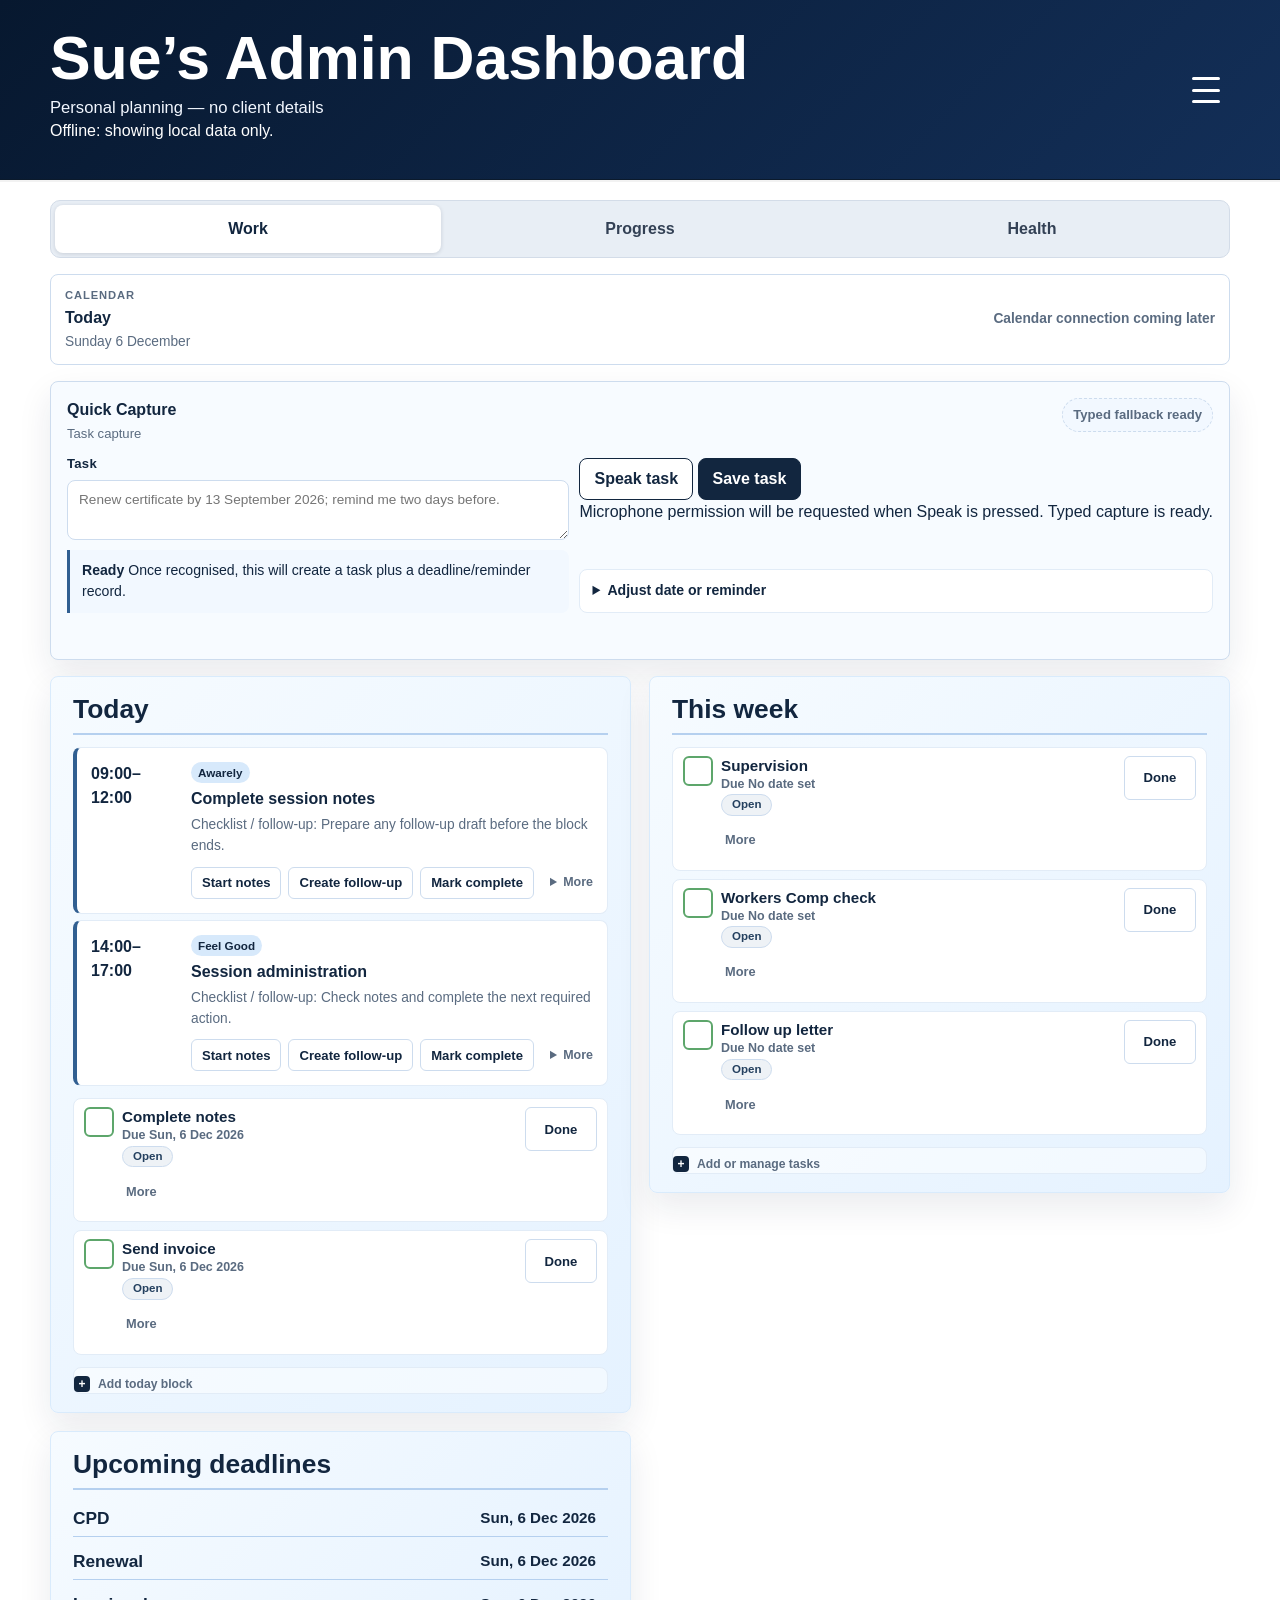
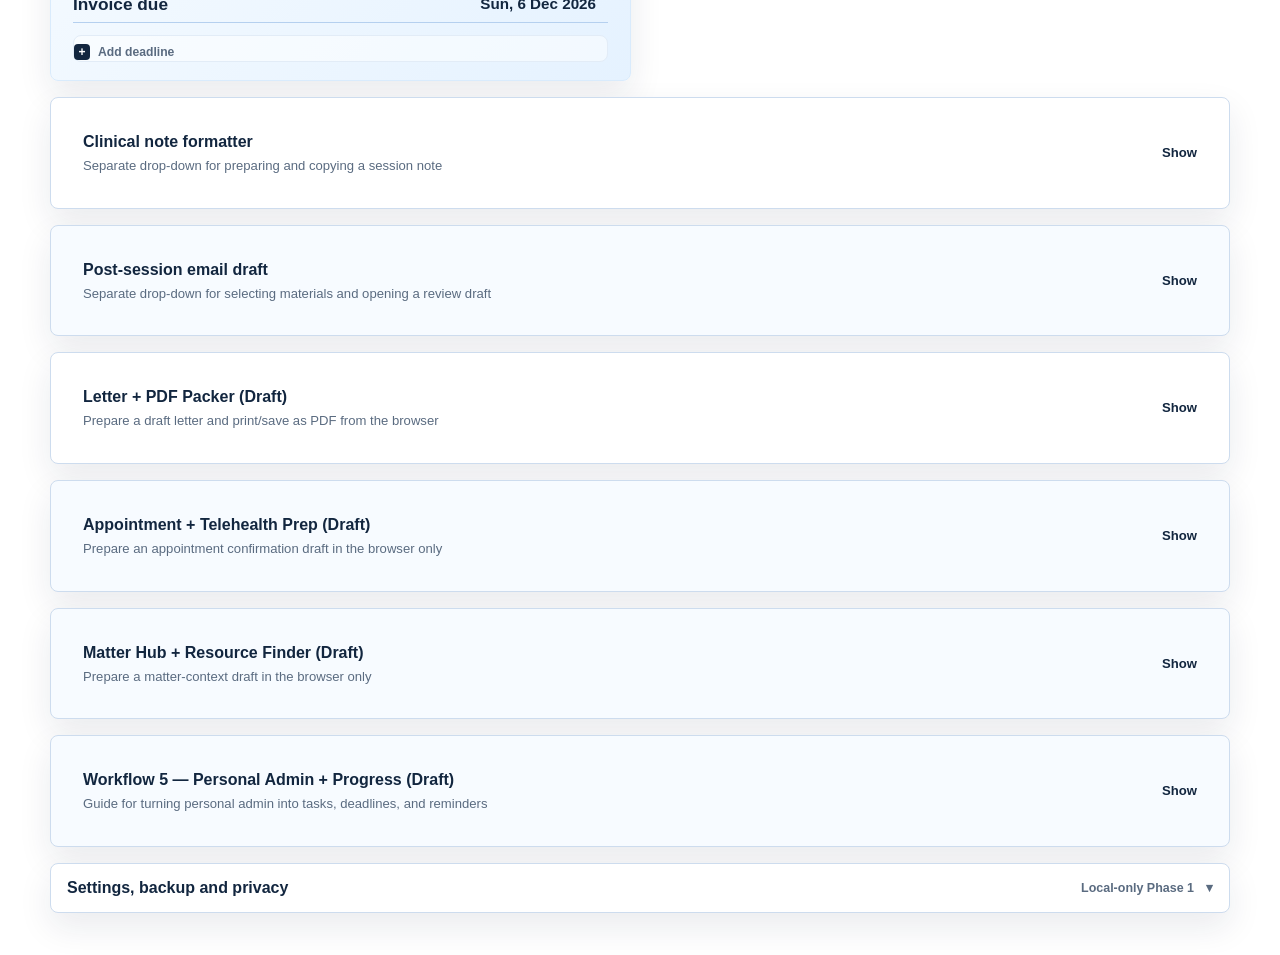
==== commit 8490b4bc: "Move Herstory link to Health tab" ====
--- a/index.html
+++ b/index.html
@@ -33,19 +33,6 @@
     </header>
 
     <main class="shell" id="main">
-      <section class="panel history-card" aria-labelledby="history-card-title">
-        <div class="panel__header panel__header--split">
-          <div>
-            <h2 id="history-card-title" class="section-title">Herstory — Week by week</h2>
-            <p class="section-hint">Read-only review of completed tasks and any stored weekly health data, grouped by week.</p>
-          </div>
-          <span class="save-state">Read-only</span>
-        </div>
-        <div class="actions">
-          <a class="button" href="history.html" aria-label="Open Herstory — Week by week">Open Herstory — Week by week</a>
-        </div>
-      </section>
-
       <nav class="view-tabs" role="tablist" aria-label="Dashboard sections">
         <button class="view-tab" id="work-tab" type="button" role="tab" aria-selected="true" aria-controls="work-panel">Work</button>
         <button class="view-tab" id="progress-tab" type="button" role="tab" aria-selected="false" aria-controls="progress-panel" tabindex="-1">Progress</button>
@@ -817,6 +804,18 @@
         </div>
         <p class="import-status import-status--info" id="health-status" role="status" aria-live="polite"></p>
       </section>
+      <section class="panel history-card" aria-labelledby="history-card-title">
+        <div class="panel__header panel__header--split">
+          <div>
+            <h2 id="history-card-title" class="section-title">Herstory — Week by week</h2>
+            <p class="section-hint">Read-only review of completed tasks and any stored weekly health data, grouped by week.</p>
+          </div>
+          <span class="save-state">Read-only</span>
+        </div>
+        <div class="actions">
+          <a class="button" href="history.html" aria-label="Open Herstory — Week by week">Open Herstory — Week by week</a>
+        </div>
+      </section>
       </section>
 
       <details class="settings-footer" id="settings-panel">
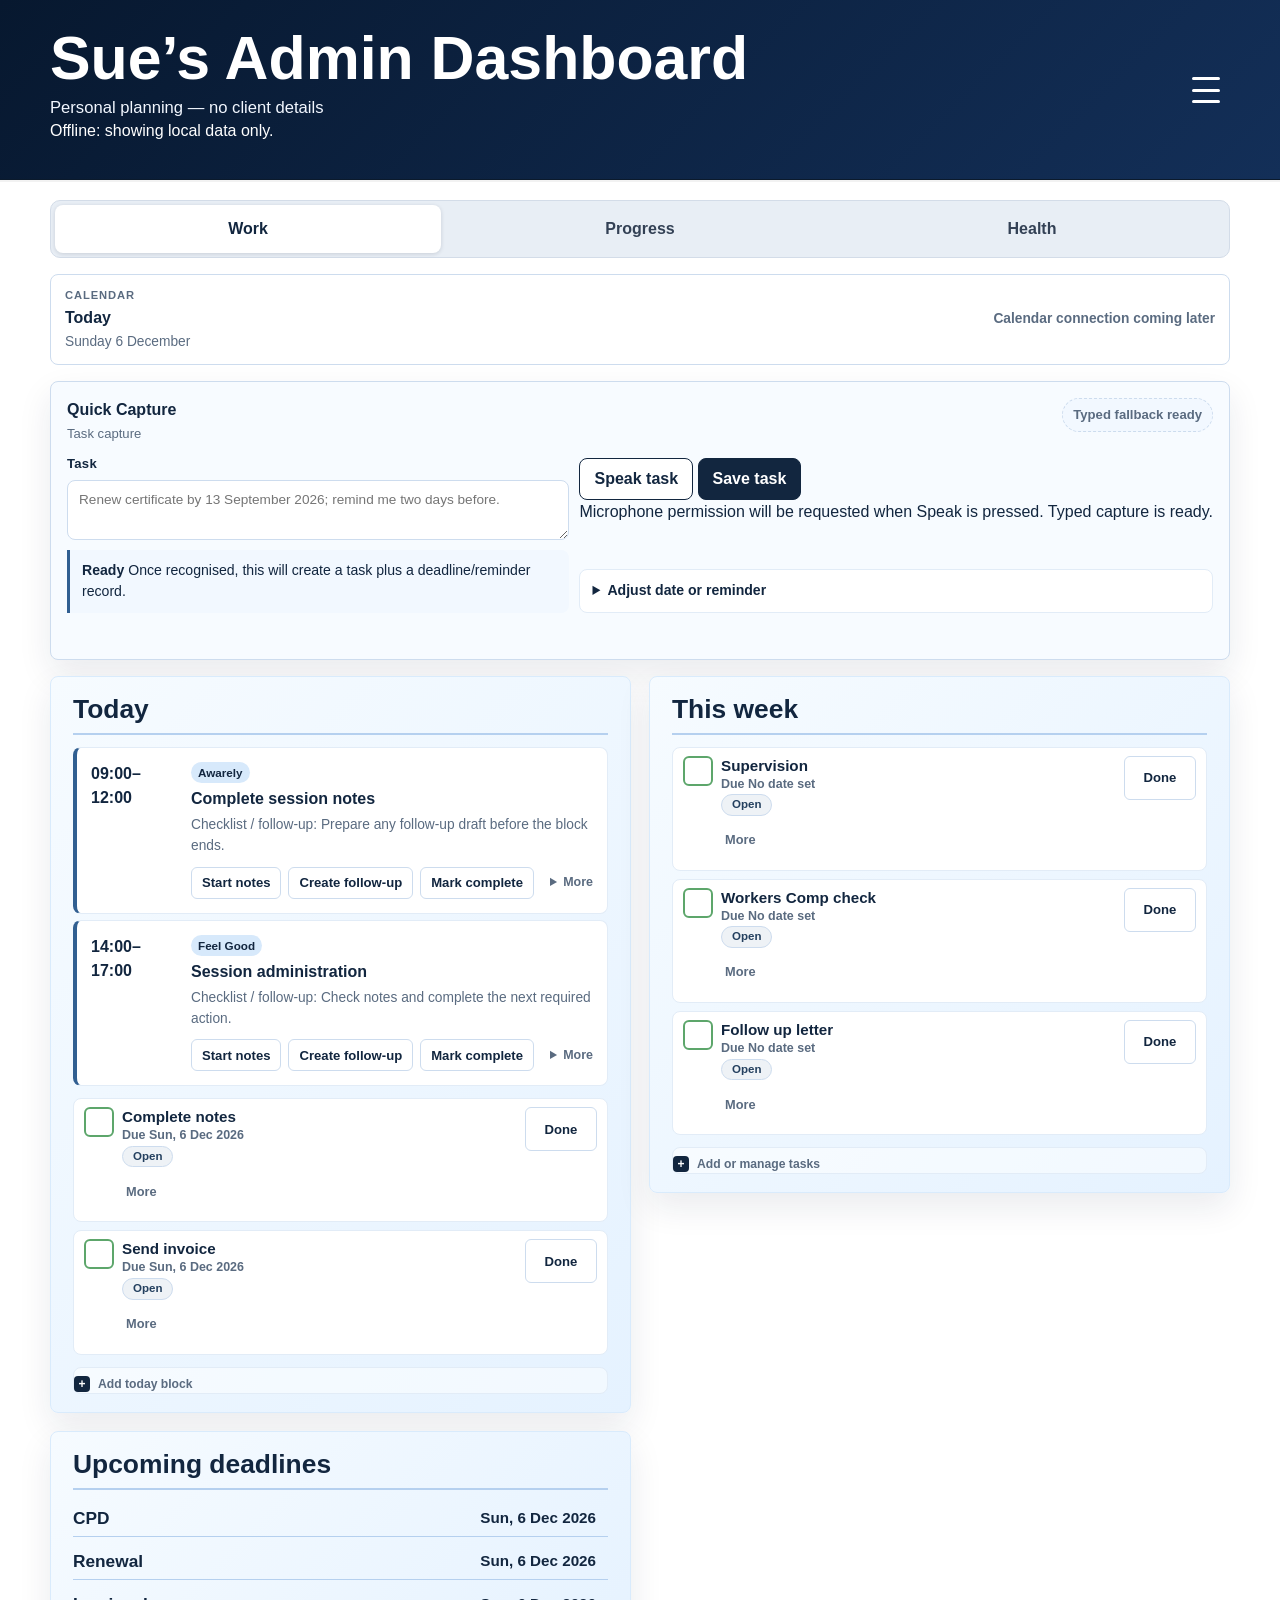
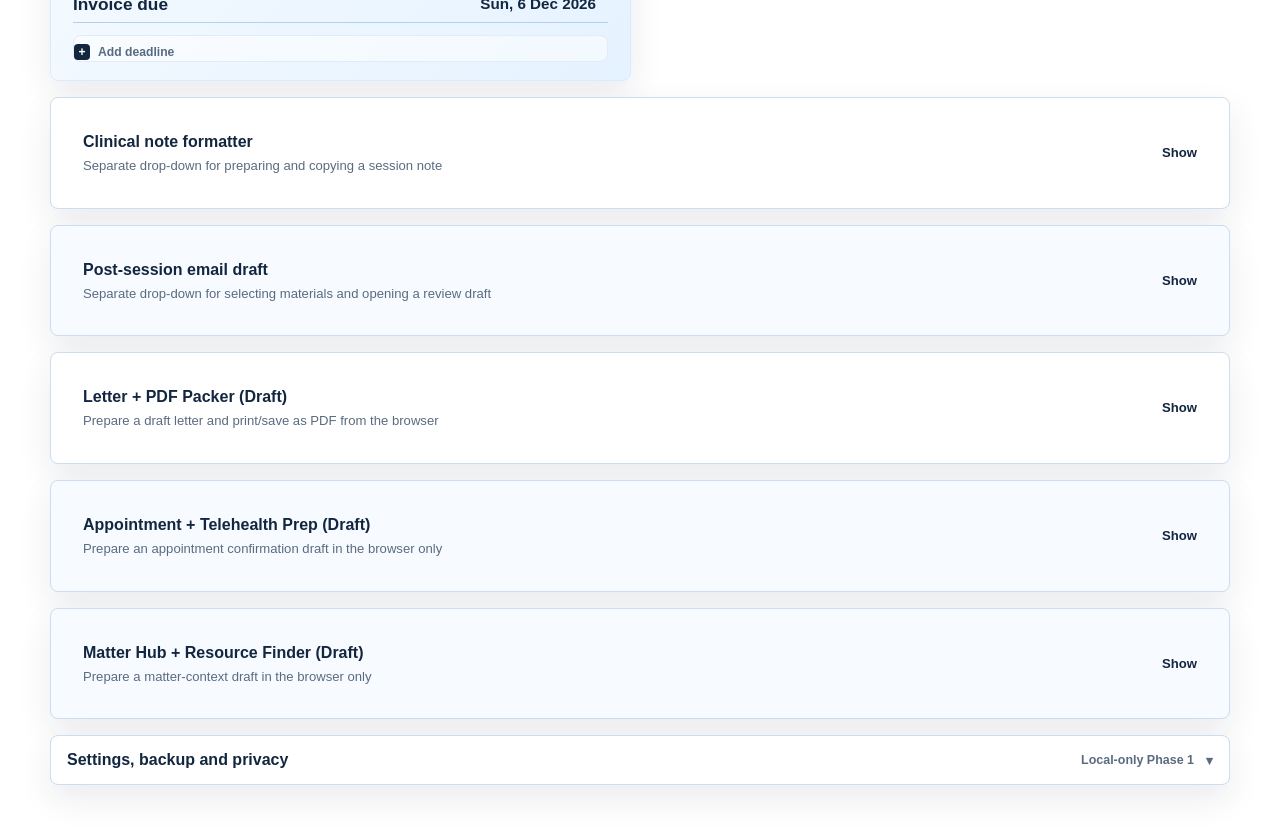
==== commit 50796919: "Move Personal Admin guide into Settings" ====
--- a/index.html
+++ b/index.html
@@ -612,101 +612,6 @@
         </div>
       </details>
 
-      <details class="panel collapsible-panel workflow5-panel" id="workflow5-panel" aria-labelledby="workflow5-title">
-        <summary class="collapsible-panel__summary">
-          <span><strong id="workflow5-title">Workflow 5 — Personal Admin + Progress (Draft)</strong><small>Guide for turning personal admin into tasks, deadlines, and reminders</small></span>
-          <span class="collapsible-panel__state" aria-hidden="true"></span>
-        </summary>
-        <div class="collapsible-panel__body">
-          <div class="panel__header panel__header--split">
-            <div>
-              <p class="section-hint">Browser-only guide. This section does not save anything. It shows what to type into Quick Capture and where to track progress in the sections you already use.</p>
-            </div>
-            <span class="save-state">DOM-only</span>
-          </div>
-
-          <div class="notice-panel notice-panel--clinical" role="note" aria-labelledby="workflow5-privacy-title">
-            <div class="notice-panel__summary">
-              <span class="notice-panel__badge" aria-hidden="true">i</span>
-              <h3 id="workflow5-privacy-title" class="notice-panel__title">Guide only — no data is written</h3>
-            </div>
-            <div class="notice-panel__body">
-              <p>This workflow is a preparation guide. It never writes, edits, or removes tasks, deadlines, reminders, or health data. It does not touch the Google Sheet. Use the shortcut buttons to jump to Quick Capture, Health, or Progress and act there.</p>
-              <p>Category templates are placeholder wording only. Confirm dates, fees, and requirements against the responsible body (e.g. Law Society) before acting.</p>
-            </div>
-          </div>
-
-          <fieldset class="workflow5__categories" aria-labelledby="workflow5-category-label">
-            <legend id="workflow5-category-label">Choose a personal admin category</legend>
-            <div class="workflow5__chips" id="wf5-category-chips" role="radiogroup" aria-label="Personal admin categories"></div>
-          </fieldset>
-
-          <div class="workflow5__explainer">
-            <h3 class="workflow5__subtitle">Task vs deadline vs reminder</h3>
-            <dl class="workflow5__glossary">
-              <div>
-                <dt>Task</dt>
-                <dd>An action you must complete (e.g. "Submit CPD activity log"). Lands in <strong>This week</strong> once saved via Quick Capture.</dd>
-              </div>
-              <div>
-                <dt>Deadline</dt>
-                <dd>The hard date the task is due by (e.g. "Practising certificate expires 30 June 2026"). Shows in <strong>Upcoming deadlines</strong>.</dd>
-              </div>
-              <div>
-                <dt>Reminder</dt>
-                <dd>A lead-time nudge before the deadline (e.g. "Remind me two days before"). Attaches to the task Quick Capture creates.</dd>
-              </div>
-            </dl>
-          </div>
-
-          <div class="workflow5__capture">
-            <div class="workflow5__capture-head">
-              <h3 class="workflow5__subtitle">What to say in Quick Capture</h3>
-              <span class="workflow5__pill" id="wf5-active-label">Choose a category</span>
-            </div>
-            <p class="workflow5__hint">Paste or dictate this phrase into Quick Capture. It combines the task, the deadline, and a reminder in one sentence.</p>
-            <textarea class="workflow5__phrase" id="wf5-phrase" rows="3" readonly aria-label="Suggested Quick Capture phrase"></textarea>
-            <div class="actions workflow5__actions">
-              <button class="button" id="wf5-copy-phrase" type="button">Copy phrase</button>
-              <button class="button button--ghost" id="wf5-focus-capture" type="button">Open Quick Capture</button>
-            </div>
-            <p class="import-status import-status--info" id="wf5-status" role="status" aria-live="polite"></p>
-          </div>
-
-          <div class="workflow5__checklist-wrap">
-            <h3 class="workflow5__subtitle">Checklist — include these details</h3>
-            <ul class="workflow5__checklist" id="wf5-checklist" aria-label="Checklist for this category"></ul>
-          </div>
-
-          <div class="workflow5__shortcuts" aria-labelledby="wf5-shortcuts-label">
-            <h3 class="workflow5__subtitle" id="wf5-shortcuts-label">Where to track it</h3>
-            <p class="workflow5__hint">Shortcuts scroll or switch to sections that already exist in this dashboard. No new tracking system is created here.</p>
-            <div class="actions workflow5__shortcut-buttons">
-              <button class="button" id="wf5-go-capture" type="button">Go to Quick Capture</button>
-              <button class="button button--ghost" id="wf5-go-week" type="button">Jump to This week</button>
-              <button class="button button--ghost" id="wf5-go-deadlines" type="button">Jump to Upcoming deadlines</button>
-              <button class="button button--ghost" id="wf5-go-progress" type="button">Open Progress / Kanban</button>
-              <button class="button button--ghost" id="wf5-go-health" type="button">Open Health</button>
-            </div>
-          </div>
-
-          <div class="notice-panel notice-panel--clinical workflow5__pending" role="note" aria-labelledby="workflow5-pending-title">
-            <div class="notice-panel__summary">
-              <span class="notice-panel__badge" aria-hidden="true">i</span>
-              <h3 id="workflow5-pending-title" class="notice-panel__title">Pending inputs before this can leave draft</h3>
-            </div>
-            <div class="notice-panel__body">
-              <ul>
-                <li>Approved CPD categories and the current CPD year end date</li>
-                <li>Practising certificate renewal window and fee schedule</li>
-                <li>Approved registration bodies and cycle</li>
-                <li>Preferred lead times for each category</li>
-                <li>Confirmation of whether Xena may auto-draft reminders for these categories</li>
-              </ul>
-            </div>
-          </div>
-        </div>
-      </details>
       </section>
 
       <section id="progress-panel" class="tab-panel" role="tabpanel" aria-labelledby="progress-tab" hidden>
@@ -741,8 +646,14 @@
               <ul class="kanban-col__list" id="kanban-done-list"></ul>
             </section>
           </div>
-          <h3 class="progress-subtitle">Recently completed</h3>
-          <ul class="list progress-history" id="progress-history"></ul>
+          <details class="progress-history-details" id="progress-history-details">
+            <summary class="progress-history-details__summary">
+              <span class="progress-subtitle progress-history-details__title">Recently completed</span>
+              <span class="progress-history-details__count" id="progress-history-count">0</span>
+            </summary>
+            <ul class="list progress-history" id="progress-history"></ul>
+          </details>
+          <p class="kanban-status" id="kanban-status" role="status" aria-live="polite" hidden></p>
         </section>
       </section>
 
@@ -867,6 +778,103 @@
             </details>
           </section>
 
+      <details class="panel collapsible-panel workflow5-panel" id="workflow5-panel" aria-labelledby="workflow5-title">
+        <summary class="collapsible-panel__summary">
+          <span><strong id="workflow5-title">Workflow 5 — Personal Admin + Progress (Draft)</strong><small>Guide for turning personal admin into tasks, deadlines, and reminders</small></span>
+          <span class="collapsible-panel__state" aria-hidden="true"></span>
+        </summary>
+        <div class="collapsible-panel__body">
+          <div class="panel__header panel__header--split">
+            <div>
+              <p class="section-hint">Browser-only guide. This section does not save anything. It shows what to type into Quick Capture and where to track progress in the sections you already use.</p>
+            </div>
+            <span class="save-state">DOM-only</span>
+          </div>
+
+          <div class="notice-panel notice-panel--clinical" role="note" aria-labelledby="workflow5-privacy-title">
+            <div class="notice-panel__summary">
+              <span class="notice-panel__badge" aria-hidden="true">i</span>
+              <h3 id="workflow5-privacy-title" class="notice-panel__title">Guide only — no data is written</h3>
+            </div>
+            <div class="notice-panel__body">
+              <p>This workflow is a preparation guide. It never writes, edits, or removes tasks, deadlines, reminders, or health data. It does not touch the Google Sheet. Use the shortcut buttons to jump to Quick Capture, Health, or Progress and act there.</p>
+              <p>Category templates are placeholder wording only. Confirm dates, fees, and requirements against the responsible body (e.g. Law Society) before acting.</p>
+            </div>
+          </div>
+
+          <fieldset class="workflow5__categories" aria-labelledby="workflow5-category-label">
+            <legend id="workflow5-category-label">Choose a personal admin category</legend>
+            <div class="workflow5__chips" id="wf5-category-chips" role="radiogroup" aria-label="Personal admin categories"></div>
+          </fieldset>
+
+          <div class="workflow5__explainer">
+            <h3 class="workflow5__subtitle">Task vs deadline vs reminder</h3>
+            <dl class="workflow5__glossary">
+              <div>
+                <dt>Task</dt>
+                <dd>An action you must complete (e.g. "Submit CPD activity log"). Lands in <strong>This week</strong> once saved via Quick Capture.</dd>
+              </div>
+              <div>
+                <dt>Deadline</dt>
+                <dd>The hard date the task is due by (e.g. "Practising certificate expires 30 June 2026"). Shows in <strong>Upcoming deadlines</strong>.</dd>
+              </div>
+              <div>
+                <dt>Reminder</dt>
+                <dd>A lead-time nudge before the deadline (e.g. "Remind me two days before"). Attaches to the task Quick Capture creates.</dd>
+              </div>
+            </dl>
+          </div>
+
+          <div class="workflow5__capture">
+            <div class="workflow5__capture-head">
+              <h3 class="workflow5__subtitle">What to say in Quick Capture</h3>
+              <span class="workflow5__pill" id="wf5-active-label">Choose a category</span>
+            </div>
+            <p class="workflow5__hint">Paste or dictate this phrase into Quick Capture. It combines the task, the deadline, and a reminder in one sentence.</p>
+            <textarea class="workflow5__phrase" id="wf5-phrase" rows="3" readonly aria-label="Suggested Quick Capture phrase"></textarea>
+            <div class="actions workflow5__actions">
+              <button class="button" id="wf5-copy-phrase" type="button">Copy phrase</button>
+              <button class="button button--ghost" id="wf5-focus-capture" type="button">Open Quick Capture</button>
+            </div>
+            <p class="import-status import-status--info" id="wf5-status" role="status" aria-live="polite"></p>
+          </div>
+
+          <div class="workflow5__checklist-wrap">
+            <h3 class="workflow5__subtitle">Checklist — include these details</h3>
+            <ul class="workflow5__checklist" id="wf5-checklist" aria-label="Checklist for this category"></ul>
+          </div>
+
+          <div class="workflow5__shortcuts" aria-labelledby="wf5-shortcuts-label">
+            <h3 class="workflow5__subtitle" id="wf5-shortcuts-label">Where to track it</h3>
+            <p class="workflow5__hint">Shortcuts scroll or switch to sections that already exist in this dashboard. No new tracking system is created here.</p>
+            <div class="actions workflow5__shortcut-buttons">
+              <button class="button" id="wf5-go-capture" type="button">Go to Quick Capture</button>
+              <button class="button button--ghost" id="wf5-go-week" type="button">Jump to This week</button>
+              <button class="button button--ghost" id="wf5-go-deadlines" type="button">Jump to Upcoming deadlines</button>
+              <button class="button button--ghost" id="wf5-go-progress" type="button">Open Progress / Kanban</button>
+              <button class="button button--ghost" id="wf5-go-health" type="button">Open Health</button>
+            </div>
+          </div>
+
+          <div class="notice-panel notice-panel--clinical workflow5__pending" role="note" aria-labelledby="workflow5-pending-title">
+            <div class="notice-panel__summary">
+              <span class="notice-panel__badge" aria-hidden="true">i</span>
+              <h3 id="workflow5-pending-title" class="notice-panel__title">Pending inputs before this can leave draft</h3>
+            </div>
+            <div class="notice-panel__body">
+              <ul>
+                <li>Approved CPD categories and the current CPD year end date</li>
+                <li>Practising certificate renewal window and fee schedule</li>
+                <li>Approved registration bodies and cycle</li>
+                <li>Preferred lead times for each category</li>
+                <li>Confirmation of whether Xena may auto-draft reminders for these categories</li>
+              </ul>
+            </div>
+          </div>
+        </div>
+      </details>
+
+
           <section class="notice-panel notice-panel--footer" aria-labelledby="privacy-title">
             <div class="notice-panel__summary">
               <span class="notice-panel__badge" aria-hidden="true">i</span>
--- a/styles.css
+++ b/styles.css
@@ -282,6 +282,7 @@
 .progress-subtitle { margin: 0; color: var(--navy); font-size: .95rem; }
 .progress-history__item { display: grid; gap: 2px; padding: 10px; border-left: 3px solid var(--success); background: #f4faf6; border-radius: 0 var(--radius) var(--radius) 0; }
 .progress-history__item span { color: var(--muted); font-size: .82rem; }
+.progress-panel { overflow: hidden; }
 
 .progress-kanban {
   display: grid;
@@ -347,6 +348,126 @@
   text-align: center;
   padding: 12px 8px;
 }
+.kanban-card { cursor: grab; touch-action: manipulation; position: relative; }
+.kanban-card:active { cursor: grabbing; }
+.kanban-card--empty { cursor: default; }
+.kanban-card__header { display: flex; align-items: flex-start; justify-content: space-between; gap: 8px; }
+.kanban-card__badge {
+  flex: 0 0 auto;
+  padding: 1px 6px;
+  border-radius: 999px;
+  font-size: .62rem;
+  font-weight: 800;
+  text-transform: uppercase;
+  letter-spacing: .04em;
+}
+.kanban-card__badge--local { background: #fff2d6; color: #7a5a10; border: 1px solid #e7cf94; }
+.kanban-card__controls { position: relative; margin-top: 6px; }
+.kanban-card__move {
+  appearance: none;
+  border: 1px solid var(--line-soft);
+  background: #ffffff;
+  color: var(--navy);
+  border-radius: 999px;
+  padding: 3px 10px;
+  font-size: .72rem;
+  font-weight: 700;
+  cursor: pointer;
+  min-height: 32px;
+}
+.kanban-card__move:hover, .kanban-card__move:focus-visible { background: var(--pale); outline: none; }
+.kanban-card__menu {
+  position: absolute;
+  top: calc(100% + 4px);
+  right: 0;
+  z-index: 20;
+  display: grid;
+  gap: 2px;
+  padding: 4px;
+  background: #ffffff;
+  border: 1px solid var(--line);
+  border-radius: var(--radius);
+  box-shadow: 0 6px 18px rgba(0,0,0,.12);
+  min-width: 140px;
+}
+.kanban-card__menu-item {
+  appearance: none;
+  border: 0;
+  background: transparent;
+  text-align: left;
+  padding: 8px 10px;
+  border-radius: 6px;
+  font-size: .85rem;
+  color: var(--navy);
+  cursor: pointer;
+  min-height: 36px;
+}
+.kanban-card__menu-item:hover:not([disabled]) { background: var(--pale); }
+.kanban-card__menu-item[disabled] { color: var(--muted); cursor: default; }
+.kanban-card--dragging { opacity: .5; }
+.kanban-card--ghost { opacity: .9; box-shadow: 0 10px 24px rgba(0,0,0,.18); pointer-events: none; }
+.kanban-card--saving { outline: 2px dashed var(--navy-soft); outline-offset: 2px; }
+.kanban-col__list { min-height: 44px; padding: 4px; border-radius: var(--radius); transition: background-color .12s ease, outline-color .12s ease; }
+.kanban-col__list--drop { background: #eaf3ff; outline: 2px dashed var(--navy-soft); }
+.kanban-col__list--drop::after {
+  content: "Drop here";
+  display: block;
+  padding: 8px 10px;
+  border: 1px dashed #6f91bb;
+  border-radius: var(--radius);
+  background: #ffffff;
+  color: var(--navy);
+  font-size: .78rem;
+  font-weight: 800;
+  text-align: center;
+}
+body.kanban-dragging { user-select: none; -webkit-user-select: none; }
+
+.kanban-status {
+  margin: 6px 0 0;
+  padding: 8px 10px;
+  border-radius: var(--radius);
+  font-size: .82rem;
+  border: 1px solid var(--line-soft);
+  background: var(--pale);
+  color: var(--navy);
+}
+.kanban-status--info { background: #eaf3ff; border-color: #b7d1f5; color: #1b3d6b; }
+.kanban-status--success { background: #eaf8ef; border-color: #b9e0c6; color: #1f5a34; }
+.kanban-status--error { background: #fdecec; border-color: #f0b6b6; color: #7a1f1f; }
+
+.progress-history-details { border: 1px solid var(--line-soft); border-radius: var(--radius); background: var(--pale); padding: 4px 10px; margin-top: 6px; }
+.progress-history-details__summary {
+  display: flex;
+  align-items: center;
+  justify-content: space-between;
+  gap: 8px;
+  cursor: pointer;
+  list-style: none;
+  padding: 6px 0;
+  min-height: 36px;
+}
+.progress-history-details__summary::-webkit-details-marker { display: none; }
+.progress-history-details__summary::before {
+  content: "▸";
+  color: var(--muted);
+  font-size: .75rem;
+  transition: transform .12s ease;
+}
+.progress-history-details[open] .progress-history-details__summary::before { transform: rotate(90deg); }
+.progress-history-details__title { flex: 1; }
+.progress-history-details__count {
+  min-width: 22px;
+  padding: 1px 7px;
+  border-radius: 999px;
+  background: #ffffff;
+  border: 1px solid var(--line-soft);
+  color: var(--navy);
+  font-size: .72rem;
+  font-weight: 800;
+  text-align: center;
+}
+.progress-history-details .progress-history { margin-top: 8px; display: grid; gap: 6px; }
 
 @media (max-width: 560px) {
   .progress-stats { grid-template-columns: repeat(3, minmax(0, 1fr)); gap: 5px; margin: 10px 0 12px; }
@@ -355,21 +476,20 @@
   .progress-stats strong { font-size: 1.35rem; }
   .progress-history__item { padding: 9px; }
   .progress-kanban {
-    display: flex;
-    grid-template-columns: none;
+    display: grid;
+    grid-template-columns: 1fr;
     gap: 8px;
-    overflow-x: auto;
-    scroll-snap-type: x mandatory;
-    -webkit-overflow-scrolling: touch;
-    padding-bottom: 4px;
-    margin-inline: -4px;
-    padding-inline: 4px;
+    overflow: visible;
+    padding-bottom: 0;
+    margin-inline: 0;
+    padding-inline: 0;
   }
   .kanban-col {
-    flex: 0 0 78%;
-    max-width: 78%;
-    scroll-snap-align: start;
-  }
+    width: 100%;
+    max-width: 100%;
+  }
+  .kanban-col__list { min-height: 82px; }
+  .kanban-card:not(.kanban-card--empty) { touch-action: none; }
   .kanban-col__title { font-size: .78rem; }
 }
 
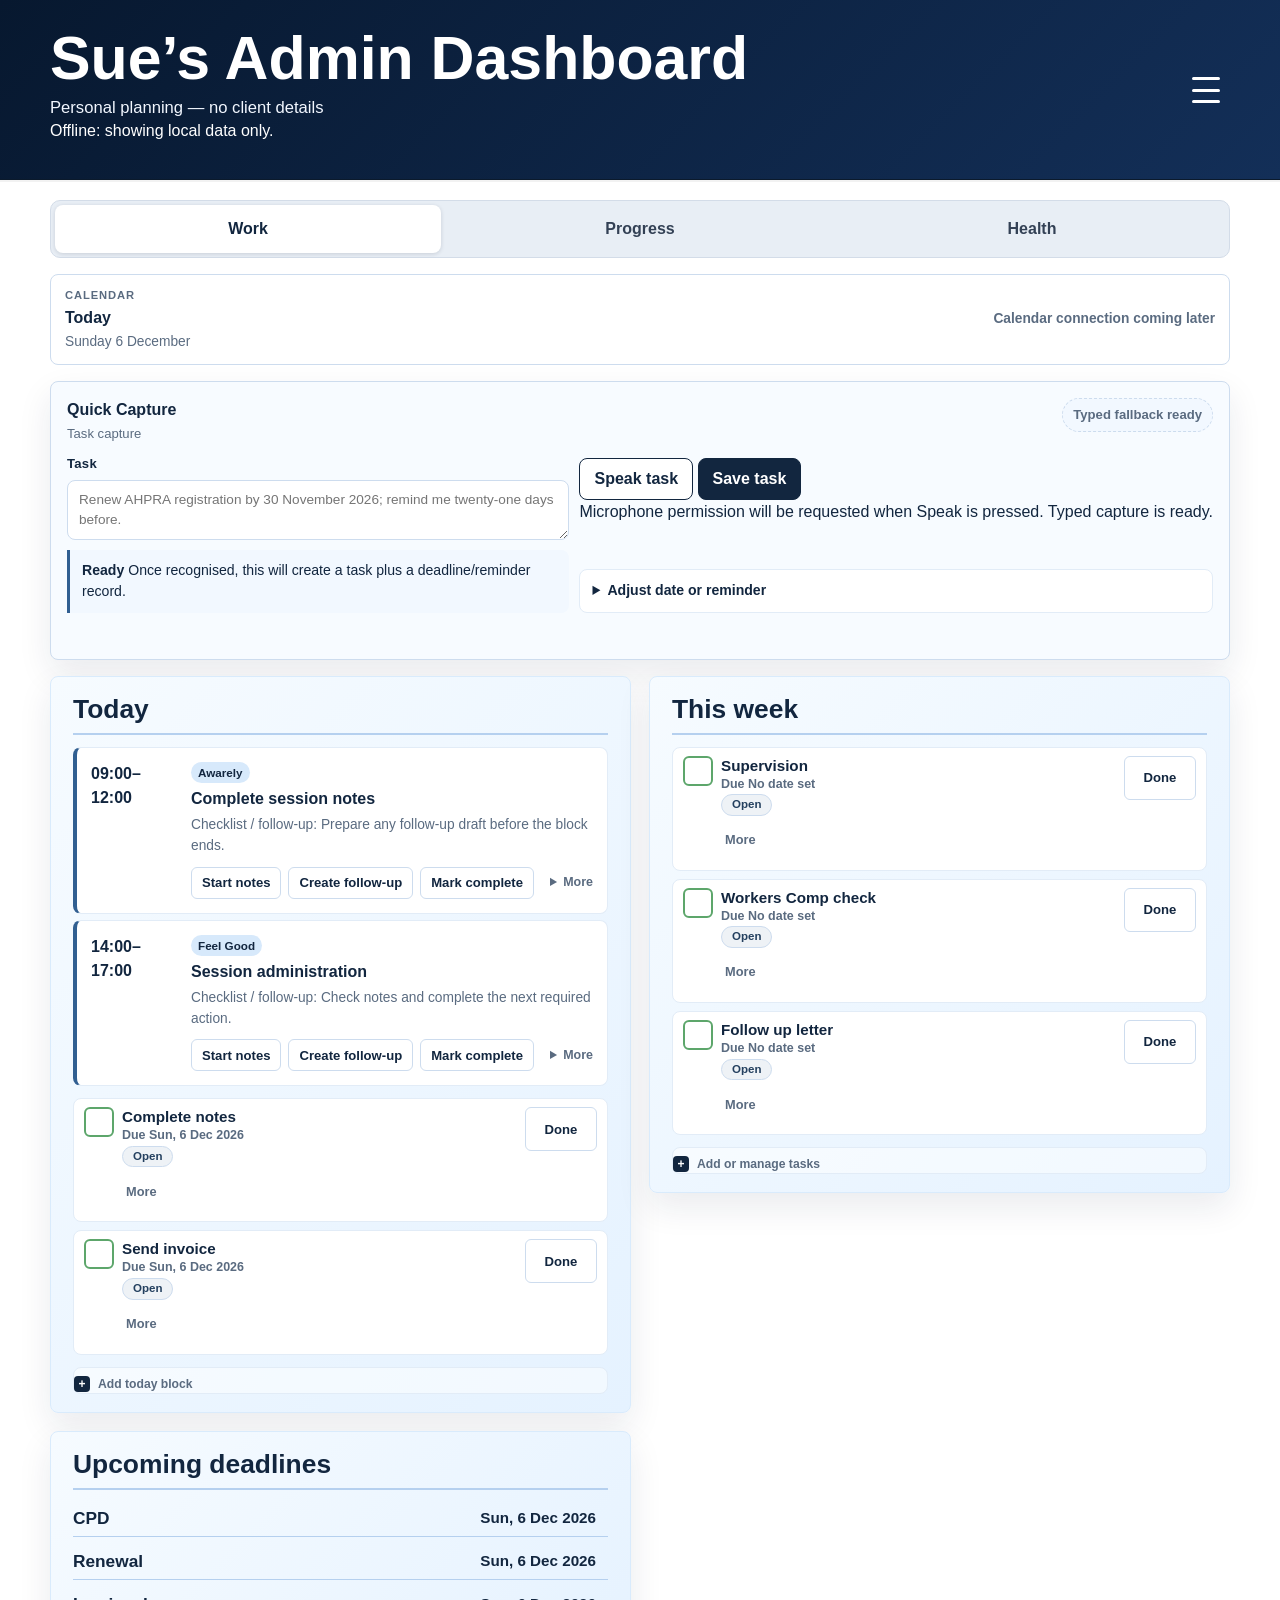
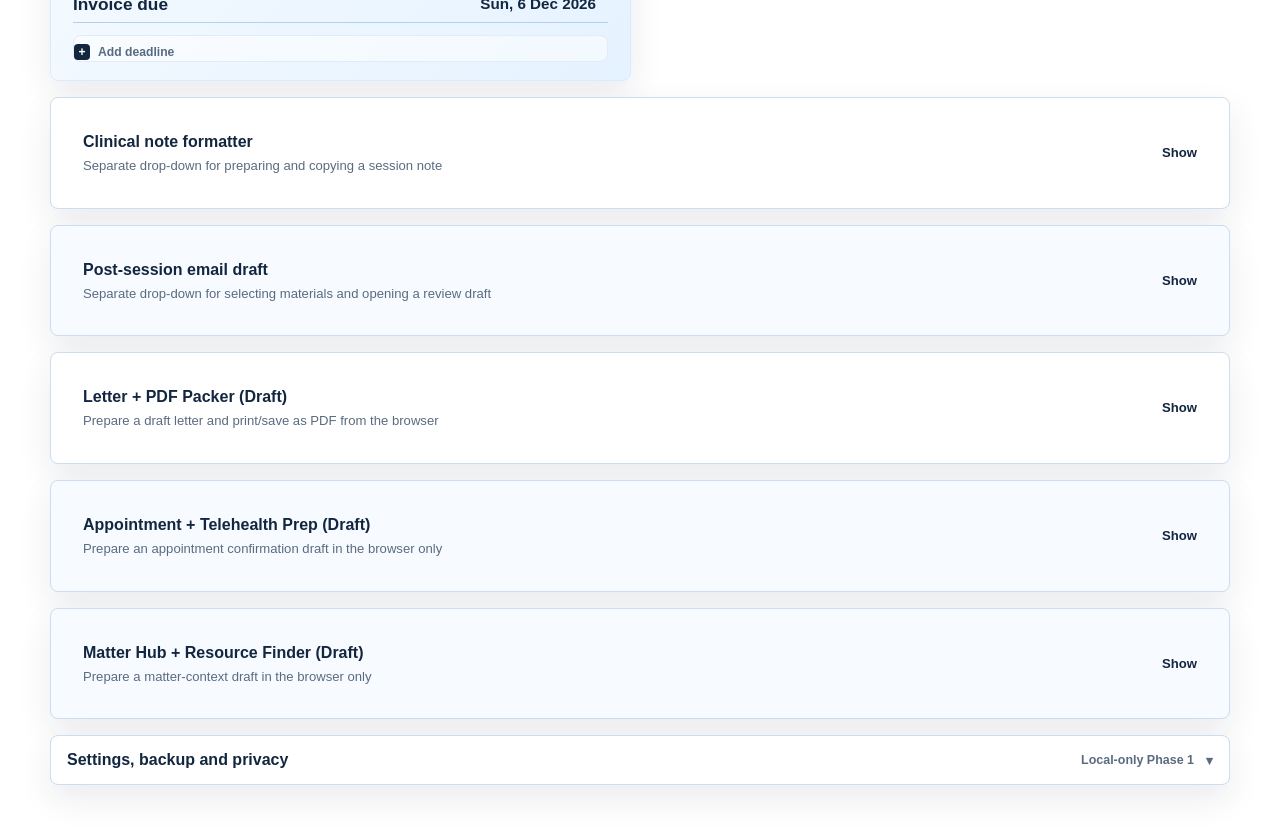
==== commit b4e78a58: "Fix Kanban touch drag and mobile column layout On iPhone the Progress Kanban stacked vertically and " ====
--- a/index.html
+++ b/index.html
@@ -66,7 +66,7 @@
         <form class="form form--capture" id="capture-form">
           <label class="field field--grow">
             <span class="field__label">Task</span>
-            <textarea id="capture-text" rows="2" required placeholder="Renew certificate by 13 September 2026; remind me two days before."></textarea>
+            <textarea id="capture-text" rows="2" required placeholder="Renew AHPRA registration by 30 November 2026; remind me twenty-one days before."></textarea>
           </label>
           <div class="capture-tools">
             <button class="button button--ghost capture-speak-button" id="capture-speak" type="button">Speak task</button>
@@ -798,7 +798,7 @@
             </div>
             <div class="notice-panel__body">
               <p>This workflow is a preparation guide. It never writes, edits, or removes tasks, deadlines, reminders, or health data. It does not touch the Google Sheet. Use the shortcut buttons to jump to Quick Capture, Health, or Progress and act there.</p>
-              <p>Category templates are placeholder wording only. Confirm dates, fees, and requirements against the responsible body (e.g. Law Society) before acting.</p>
+              <p>Category templates are placeholder wording only. Confirm dates, fees, and requirements against AHPRA or the responsible professional body before acting.</p>
             </div>
           </div>
 
@@ -816,7 +816,7 @@
               </div>
               <div>
                 <dt>Deadline</dt>
-                <dd>The hard date the task is due by (e.g. "Practising certificate expires 30 June 2026"). Shows in <strong>Upcoming deadlines</strong>.</dd>
+                <dd>The hard date the task is due by (e.g. "AHPRA registration expires 30 November 2026"). Shows in <strong>Upcoming deadlines</strong>.</dd>
               </div>
               <div>
                 <dt>Reminder</dt>
@@ -863,9 +863,10 @@
             </div>
             <div class="notice-panel__body">
               <ul>
-                <li>Approved CPD categories and the current CPD year end date</li>
-                <li>Practising certificate renewal window and fee schedule</li>
-                <li>Approved registration bodies and cycle</li>
+                <li>Confirmed CPD requirements and the current CPD year end date</li>
+                <li>AHPRA registration renewal window and fee schedule</li>
+                <li>Professional indemnity insurance renewal date and cover requirements</li>
+                <li>Supervision or peer consultation arrangements and review dates</li>
                 <li>Preferred lead times for each category</li>
                 <li>Confirmation of whether Xena may auto-draft reminders for these categories</li>
               </ul>
--- a/styles.css
+++ b/styles.css
@@ -290,6 +290,7 @@
   gap: 10px;
   margin: 10px 0 18px;
   min-width: 0;
+  max-width: 100%;
 }
 .kanban-col {
   display: flex;
@@ -408,6 +409,11 @@
 .kanban-card--ghost { opacity: .9; box-shadow: 0 10px 24px rgba(0,0,0,.18); pointer-events: none; }
 .kanban-card--saving { outline: 2px dashed var(--navy-soft); outline-offset: 2px; }
 .kanban-col__list { min-height: 44px; padding: 4px; border-radius: var(--radius); transition: background-color .12s ease, outline-color .12s ease; }
+.kanban-col--drop {
+  background: #eaf3ff;
+  border-color: #6f91bb;
+  box-shadow: inset 0 0 0 2px rgba(36, 64, 95, .2);
+}
 .kanban-col__list--drop { background: #eaf3ff; outline: 2px dashed var(--navy-soft); }
 .kanban-col__list--drop::after {
   content: "Drop here";
@@ -421,7 +427,8 @@
   font-weight: 800;
   text-align: center;
 }
-body.kanban-dragging { user-select: none; -webkit-user-select: none; }
+body.kanban-dragging { user-select: none; -webkit-user-select: none; overscroll-behavior: contain; }
+body.kanban-dragging .kanban-card { touch-action: none; }
 
 .kanban-status {
   margin: 6px 0 0;
@@ -475,22 +482,34 @@
   .progress-stats span { font-size: .62rem; overflow-wrap: anywhere; }
   .progress-stats strong { font-size: 1.35rem; }
   .progress-history__item { padding: 9px; }
+}
+
+@media (max-width: 640px) {
   .progress-kanban {
-    display: grid;
-    grid-template-columns: 1fr;
-    gap: 8px;
-    overflow: visible;
-    padding-bottom: 0;
-    margin-inline: 0;
-    padding-inline: 0;
-  }
-  .kanban-col {
+    display: flex;
+    flex-wrap: nowrap;
+    grid-template-columns: none;
+    gap: 10px;
     width: 100%;
     max-width: 100%;
-  }
-  .kanban-col__list { min-height: 82px; }
-  .kanban-card:not(.kanban-card--empty) { touch-action: none; }
+    overflow-x: auto;
+    overflow-y: hidden;
+    overscroll-behavior-inline: contain;
+    -webkit-overflow-scrolling: touch;
+    touch-action: pan-x pan-y;
+    scroll-snap-type: x proximity;
+    padding: 4px 2px 10px;
+    margin-inline: 0;
+  }
+  .kanban-col {
+    flex: 0 0 80vw;
+    max-width: 340px;
+    min-width: 0;
+    scroll-snap-align: start;
+  }
+  .kanban-col__list { min-height: 88px; }
   .kanban-col__title { font-size: .78rem; }
+  body.kanban-dragging { overflow: hidden; touch-action: none; }
 }
 
 /* -------- Compact Work overview / collapsible tools -------- */
